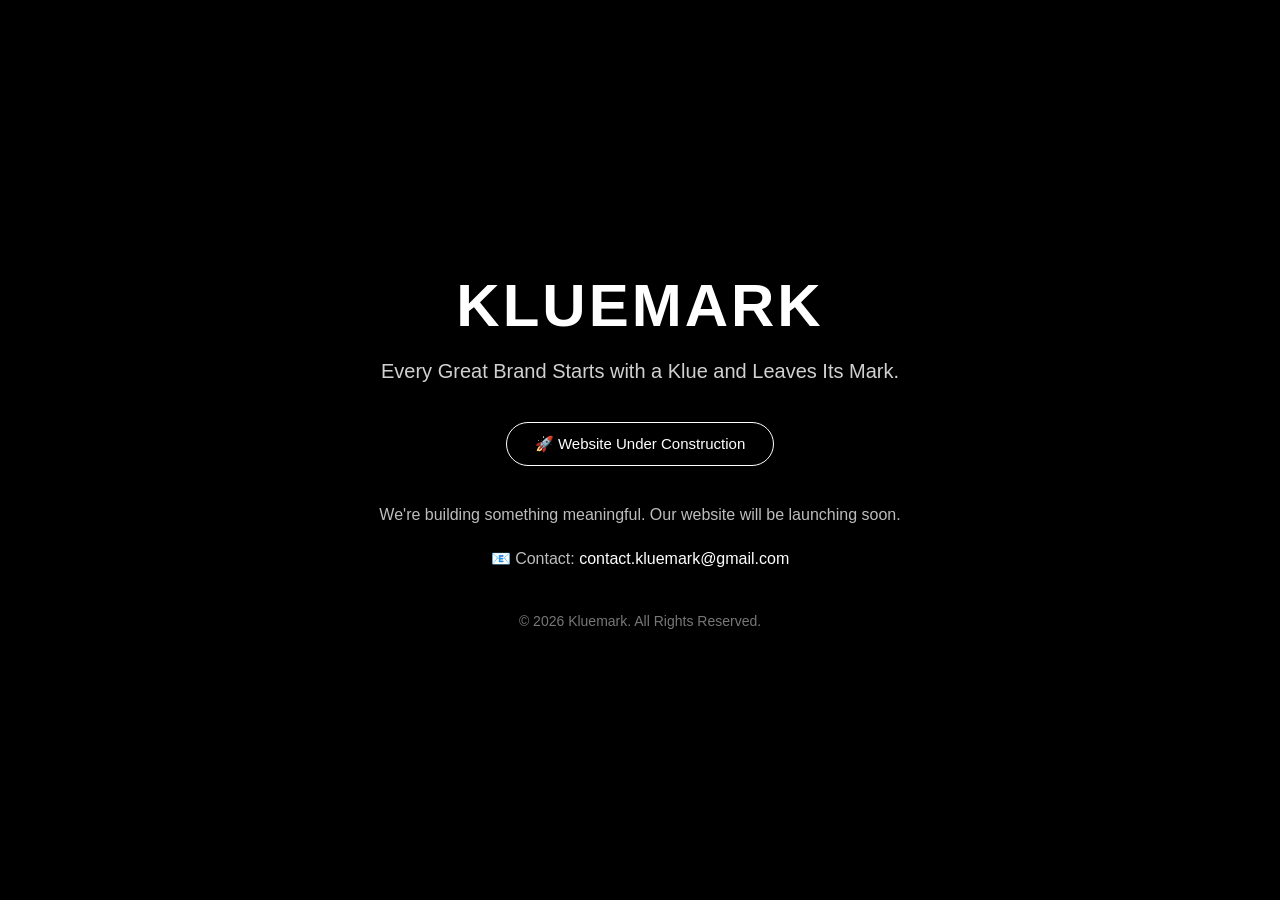
==== index.html @ cc27a9f9 "Add initial HTML structure for Kluemark website" ====
<!DOCTYPE html>
<html lang="en">
<head>
<meta charset="UTF-8">
<meta name="viewport" content="width=device-width, initial-scale=1.0">
<title>Kluemark</title>

<style>
*{
margin:0;
padding:0;
box-sizing:border-box;
font-family:Arial,Helvetica,sans-serif;
}

body{
background:#000;
color:#fff;
display:flex;
justify-content:center;
align-items:center;
height:100vh;
text-align:center;
padding:20px;
}

.container{
max-width:700px;
}

h1{
font-size:60px;
letter-spacing:3px;
margin-bottom:15px;
}

.tagline{
font-size:20px;
color:#d1d1d1;
margin-bottom:35px;
line-height:1.6;
}

.status{
display:inline-block;
padding:12px 28px;
border:1px solid #fff;
border-radius:50px;
margin-bottom:35px;
font-size:15px;
}

p{
color:#bdbdbd;
line-height:1.8;
margin-bottom:15px;
}

a{
color:#fff;
text-decoration:none;
}

footer{
margin-top:40px;
font-size:14px;
color:#777;
}

@media(max-width:768px){

h1{
font-size:42px;
}

.tagline{
font-size:17px;
}

}
</style>

</head>

<body>

<div class="container">

<h1>KLUEMARK</h1>

<div class="tagline">
Every Great Brand Starts with a Klue and Leaves Its Mark.
</div>

<div class="status">
🚀 Website Under Construction
</div>

<p>
We're building something meaningful.
Our website will be launching soon.
</p>

<p>
📧 Contact:
<a href="mailto:contact.kluemark@gmail.com">
contact.kluemark@gmail.com
</a>
</p>

<footer>
© 2026 Kluemark. All Rights Reserved.
</footer>

</div>

</body>
</html>
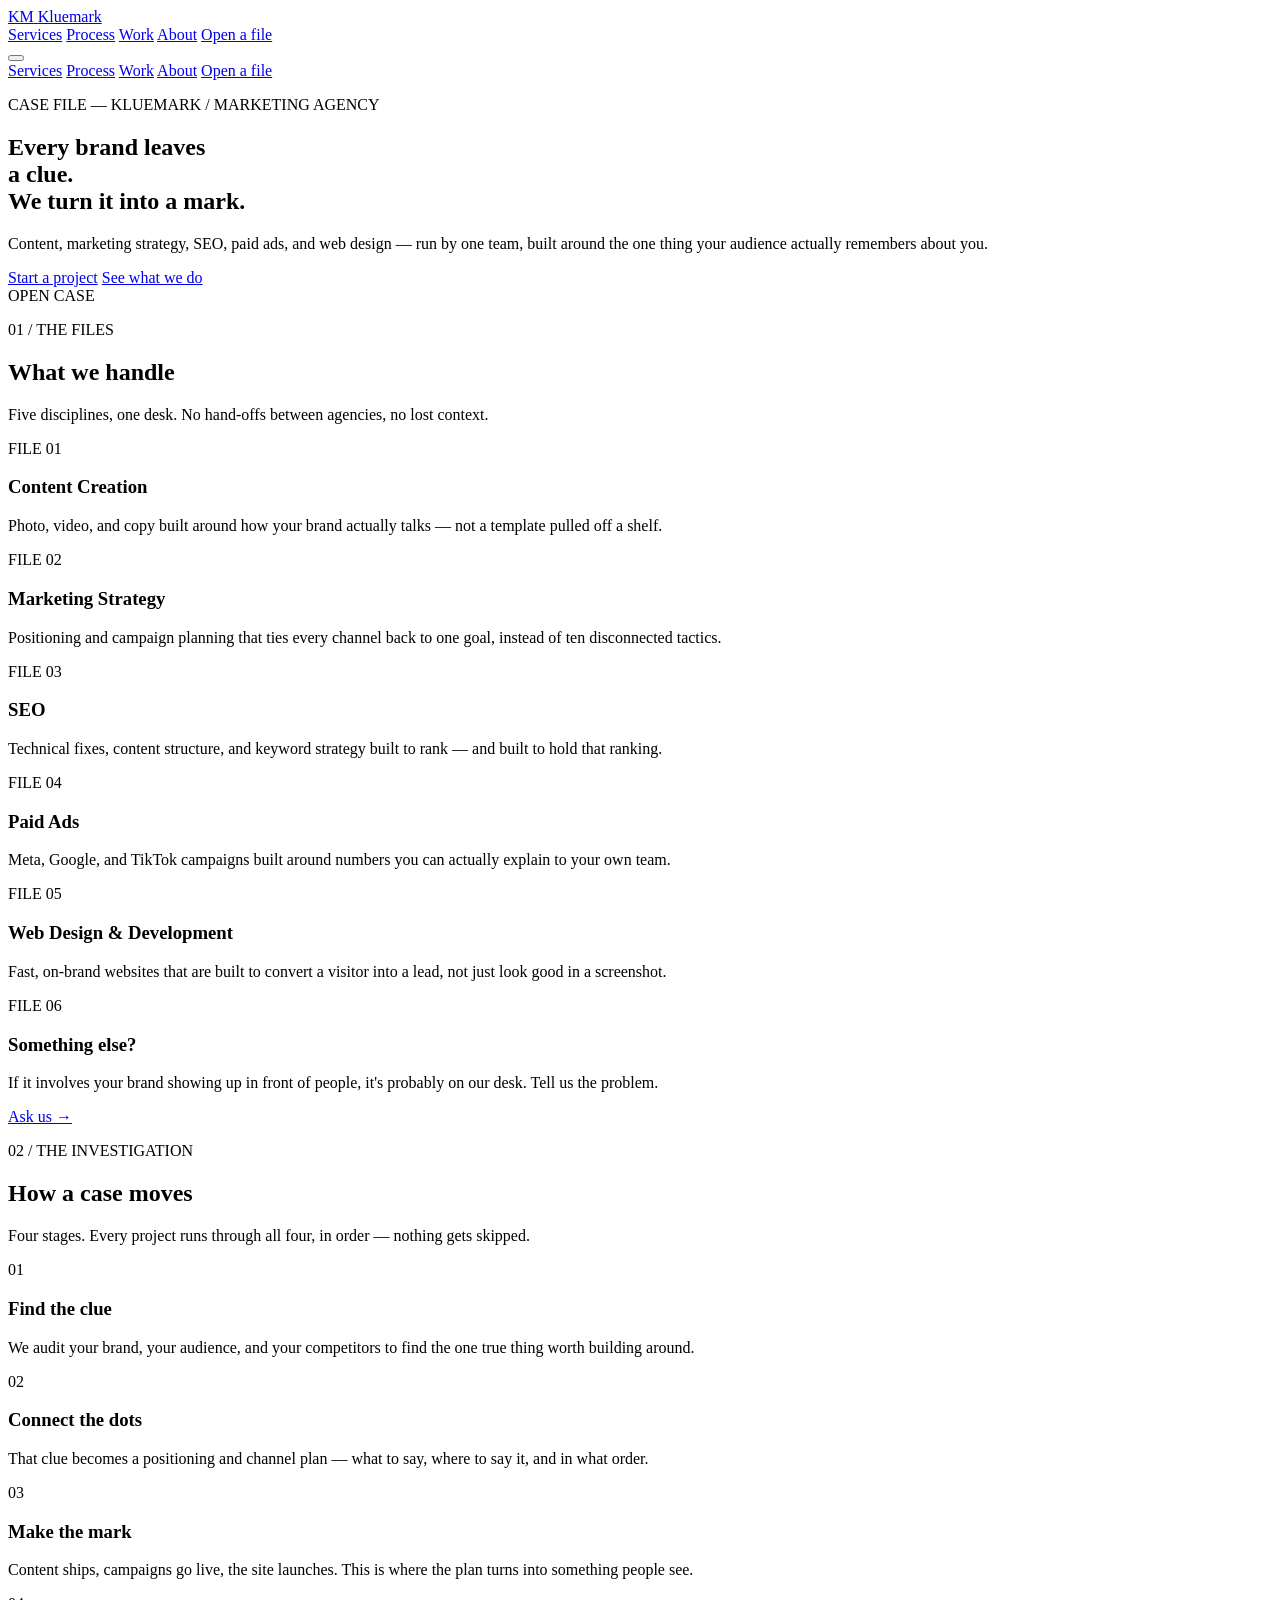
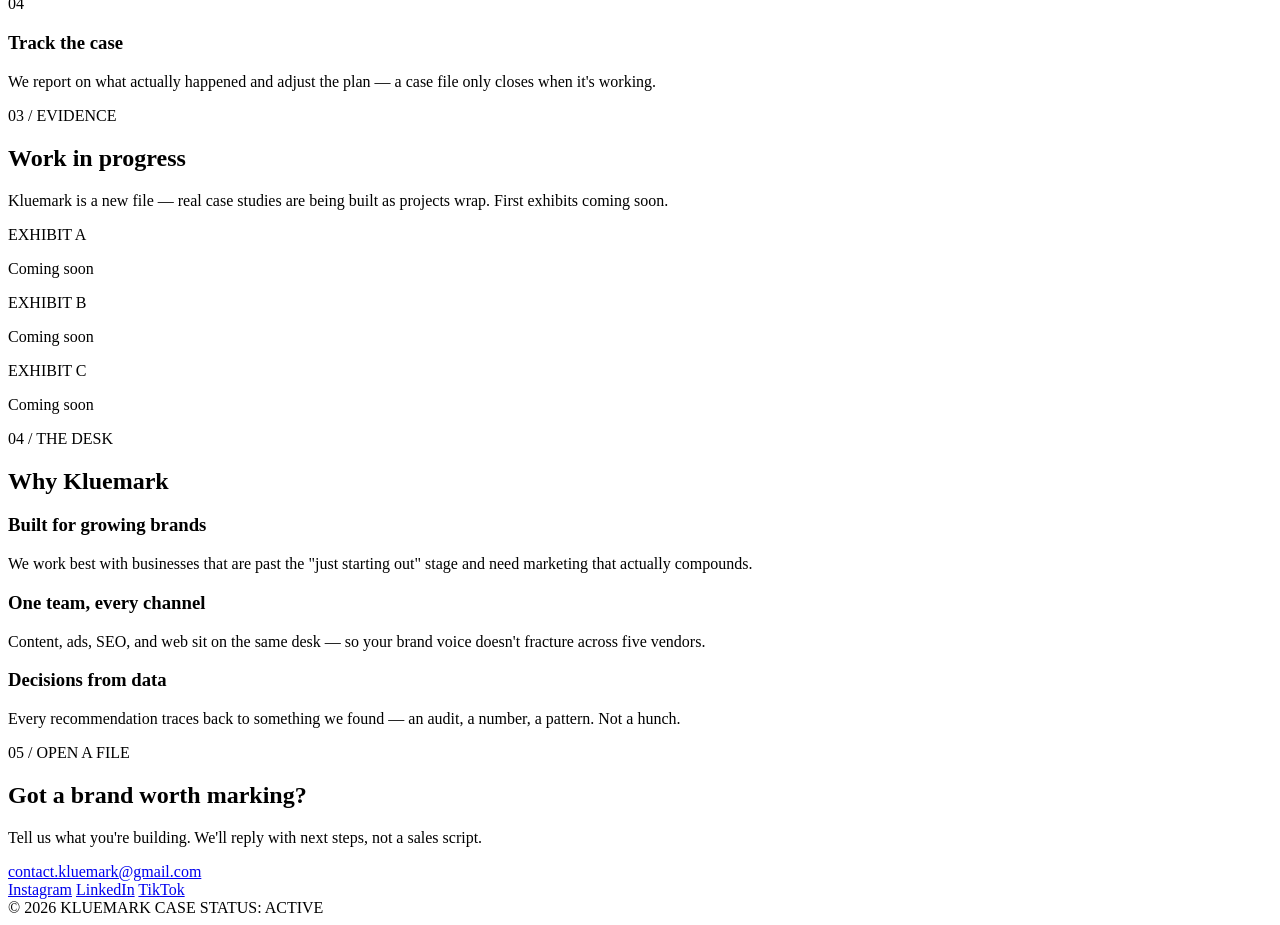
==== commit f918ee73: "Add files via upload" ====
--- a/index.html
+++ b/index.html
@@ -3,116 +3,229 @@
 <head>
 <meta charset="UTF-8">
 <meta name="viewport" content="width=device-width, initial-scale=1.0">
-<title>Kluemark</title>
-
-<style>
-*{
-margin:0;
-padding:0;
-box-sizing:border-box;
-font-family:Arial,Helvetica,sans-serif;
-}
-
-body{
-background:#000;
-color:#fff;
-display:flex;
-justify-content:center;
-align-items:center;
-height:100vh;
-text-align:center;
-padding:20px;
-}
-
-.container{
-max-width:700px;
-}
-
-h1{
-font-size:60px;
-letter-spacing:3px;
-margin-bottom:15px;
-}
-
-.tagline{
-font-size:20px;
-color:#d1d1d1;
-margin-bottom:35px;
-line-height:1.6;
-}
-
-.status{
-display:inline-block;
-padding:12px 28px;
-border:1px solid #fff;
-border-radius:50px;
-margin-bottom:35px;
-font-size:15px;
-}
-
-p{
-color:#bdbdbd;
-line-height:1.8;
-margin-bottom:15px;
-}
-
-a{
-color:#fff;
-text-decoration:none;
-}
-
-footer{
-margin-top:40px;
-font-size:14px;
-color:#777;
-}
-
-@media(max-width:768px){
-
-h1{
-font-size:42px;
-}
-
-.tagline{
-font-size:17px;
-}
-
-}
-</style>
-
+<title>Kluemark — Content, Marketing, SEO, Ads &amp; Web</title>
+<meta name="description" content="Kluemark is a marketing agency for content creation, marketing strategy, SEO, paid ads, and web design. Every brand leaves a clue. We turn it into a mark.">
+<link rel="preconnect" href="https://fonts.googleapis.com">
+<link rel="preconnect" href="https://fonts.gstatic.com" crossorigin>
+<link href="https://fonts.googleapis.com/css2?family=Zilla+Slab:wght@500;600;700&family=IBM+Plex+Mono:wght@400;500&family=Inter:wght@400;500;600;700&display=swap" rel="stylesheet">
+<link rel="stylesheet" href="styles.css">
 </head>
-
 <body>
 
-<div class="container">
-
-<h1>KLUEMARK</h1>
-
-<div class="tagline">
-Every Great Brand Starts with a Klue and Leaves Its Mark.
-</div>
-
-<div class="status">
-🚀 Website Under Construction
-</div>
-
-<p>
-We're building something meaningful.
-Our website will be launching soon.
-</p>
-
-<p>
-📧 Contact:
-<a href="mailto:contact.kluemark@gmail.com">
-contact.kluemark@gmail.com
-</a>
-</p>
-
-<footer>
-© 2026 Kluemark. All Rights Reserved.
+<div class="grain"></div>
+
+<header class="nav" id="nav">
+  <div class="nav-inner">
+    <a href="#top" class="logo">
+      <span class="logo-mark">KM</span>
+      <span class="logo-word">Klue<span class="hl-inline">mark</span></span>
+    </a>
+    <nav class="nav-links">
+      <a href="#services">Services</a>
+      <a href="#process">Process</a>
+      <a href="#work">Work</a>
+      <a href="#about">About</a>
+      <a href="#contact" class="nav-cta">Open a file</a>
+    </nav>
+    <button class="nav-toggle" id="navToggle" aria-label="Toggle menu" aria-expanded="false">
+      <span></span><span></span><span></span>
+    </button>
+  </div>
+  <div class="nav-mobile" id="navMobile">
+    <a href="#services">Services</a>
+    <a href="#process">Process</a>
+    <a href="#work">Work</a>
+    <a href="#about">About</a>
+    <a href="#contact">Open a file</a>
+  </div>
+</header>
+
+<main id="top">
+
+  <!-- HERO -->
+  <section class="hero">
+    <div class="hero-inner">
+      <p class="tag mono">CASE FILE — KLUEMARK / MARKETING AGENCY</p>
+      <h1 class="hero-title">
+        Every brand leaves<br>
+        a <span class="mark reveal-mark" data-mark>clue</span>.<br>
+        We turn it into a <span class="mark reveal-mark" data-mark>mark</span>.
+      </h1>
+      <p class="hero-sub">
+        Content, marketing strategy, SEO, paid ads, and web design — run by one team,
+        built around the one thing your audience actually remembers about you.
+      </p>
+      <div class="hero-actions">
+        <a href="mailto:contact.kluemark@gmail.com" class="btn btn-primary">Start a project</a>
+        <a href="#services" class="btn btn-ghost">See what we do</a>
+      </div>
+    </div>
+    <div class="stamp stamp-hero" aria-hidden="true">
+      <span>OPEN&nbsp;CASE</span>
+    </div>
+  </section>
+
+  <!-- SERVICES -->
+  <section class="services" id="services">
+    <div class="section-head">
+      <p class="tag mono">01 / THE FILES</p>
+      <h2>What we handle</h2>
+      <p class="section-sub">Five disciplines, one desk. No hand-offs between agencies, no lost context.</p>
+    </div>
+
+    <div class="file-grid">
+      <article class="file-card">
+        <div class="file-tab mono">FILE 01</div>
+        <h3>Content Creation</h3>
+        <p>Photo, video, and copy built around how your brand actually talks — not a template pulled off a shelf.</p>
+      </article>
+
+      <article class="file-card">
+        <div class="file-tab mono">FILE 02</div>
+        <h3>Marketing Strategy</h3>
+        <p>Positioning and campaign planning that ties every channel back to one goal, instead of ten disconnected tactics.</p>
+      </article>
+
+      <article class="file-card">
+        <div class="file-tab mono">FILE 03</div>
+        <h3>SEO</h3>
+        <p>Technical fixes, content structure, and keyword strategy built to rank — and built to hold that ranking.</p>
+      </article>
+
+      <article class="file-card">
+        <div class="file-tab mono">FILE 04</div>
+        <h3>Paid Ads</h3>
+        <p>Meta, Google, and TikTok campaigns built around numbers you can actually explain to your own team.</p>
+      </article>
+
+      <article class="file-card">
+        <div class="file-tab mono">FILE 05</div>
+        <h3>Web Design &amp; Development</h3>
+        <p>Fast, on-brand websites that are built to convert a visitor into a lead, not just look good in a screenshot.</p>
+      </article>
+
+      <article class="file-card file-card-cta">
+        <div class="file-tab mono">FILE 06</div>
+        <h3>Something else?</h3>
+        <p>If it involves your brand showing up in front of people, it's probably on our desk. Tell us the problem.</p>
+        <a href="mailto:contact.kluemark@gmail.com" class="file-link">Ask us →</a>
+      </article>
+    </div>
+  </section>
+
+  <!-- PROCESS -->
+  <section class="process" id="process">
+    <div class="section-head light">
+      <p class="tag mono">02 / THE INVESTIGATION</p>
+      <h2>How a case moves</h2>
+      <p class="section-sub">Four stages. Every project runs through all four, in order — nothing gets skipped.</p>
+    </div>
+
+    <div class="process-list">
+      <div class="process-step">
+        <span class="process-num mono">01</span>
+        <div>
+          <h3>Find the clue</h3>
+          <p>We audit your brand, your audience, and your competitors to find the one true thing worth building around.</p>
+        </div>
+      </div>
+      <div class="process-step">
+        <span class="process-num mono">02</span>
+        <div>
+          <h3>Connect the dots</h3>
+          <p>That clue becomes a positioning and channel plan — what to say, where to say it, and in what order.</p>
+        </div>
+      </div>
+      <div class="process-step">
+        <span class="process-num mono">03</span>
+        <div>
+          <h3>Make the mark</h3>
+          <p>Content ships, campaigns go live, the site launches. This is where the plan turns into something people see.</p>
+        </div>
+      </div>
+      <div class="process-step">
+        <span class="process-num mono">04</span>
+        <div>
+          <h3>Track the case</h3>
+          <p>We report on what actually happened and adjust the plan — a case file only closes when it's working.</p>
+        </div>
+      </div>
+    </div>
+  </section>
+
+  <!-- WORK -->
+  <section class="work" id="work">
+    <div class="section-head">
+      <p class="tag mono">03 / EVIDENCE</p>
+      <h2>Work in progress</h2>
+      <p class="section-sub">Kluemark is a new file — real case studies are being built as projects wrap. First exhibits coming soon.</p>
+    </div>
+    <div class="evidence-board">
+      <div class="evidence-card">
+        <div class="evidence-tape"></div>
+        <p class="mono evidence-label">EXHIBIT A</p>
+        <p>Coming soon</p>
+      </div>
+      <div class="evidence-card">
+        <div class="evidence-tape"></div>
+        <p class="mono evidence-label">EXHIBIT B</p>
+        <p>Coming soon</p>
+      </div>
+      <div class="evidence-card">
+        <div class="evidence-tape"></div>
+        <p class="mono evidence-label">EXHIBIT C</p>
+        <p>Coming soon</p>
+      </div>
+    </div>
+  </section>
+
+  <!-- ABOUT -->
+  <section class="about" id="about">
+    <div class="about-inner">
+      <p class="tag mono">04 / THE DESK</p>
+      <h2>Why Kluemark</h2>
+      <div class="about-grid">
+        <div class="about-item">
+          <h3>Built for growing brands</h3>
+          <p>We work best with businesses that are past the "just starting out" stage and need marketing that actually compounds.</p>
+        </div>
+        <div class="about-item">
+          <h3>One team, every channel</h3>
+          <p>Content, ads, SEO, and web sit on the same desk — so your brand voice doesn't fracture across five vendors.</p>
+        </div>
+        <div class="about-item">
+          <h3>Decisions from data</h3>
+          <p>Every recommendation traces back to something we found — an audit, a number, a pattern. Not a hunch.</p>
+        </div>
+      </div>
+    </div>
+  </section>
+
+  <!-- CONTACT -->
+  <section class="contact" id="contact">
+    <div class="contact-inner">
+      <p class="tag mono">05 / OPEN A FILE</p>
+      <h2>Got a brand worth marking?</h2>
+      <p class="section-sub">Tell us what you're building. We'll reply with next steps, not a sales script.</p>
+      <a href="mailto:contact.kluemark@gmail.com" class="btn btn-primary btn-lg">contact.kluemark@gmail.com</a>
+      <div class="social-row" id="socialRow">
+        <!-- Add your real social links here -->
+        <a href="#" aria-label="Instagram">Instagram</a>
+        <a href="#" aria-label="LinkedIn">LinkedIn</a>
+        <a href="#" aria-label="TikTok">TikTok</a>
+      </div>
+    </div>
+  </section>
+
+</main>
+
+<footer class="footer">
+  <div class="footer-inner">
+    <span class="mono">© 2026 KLUEMARK</span>
+    <span class="mono">CASE STATUS: ACTIVE</span>
+  </div>
 </footer>
 
-</div>
-
+<script src="script.js"></script>
 </body>
 </html>
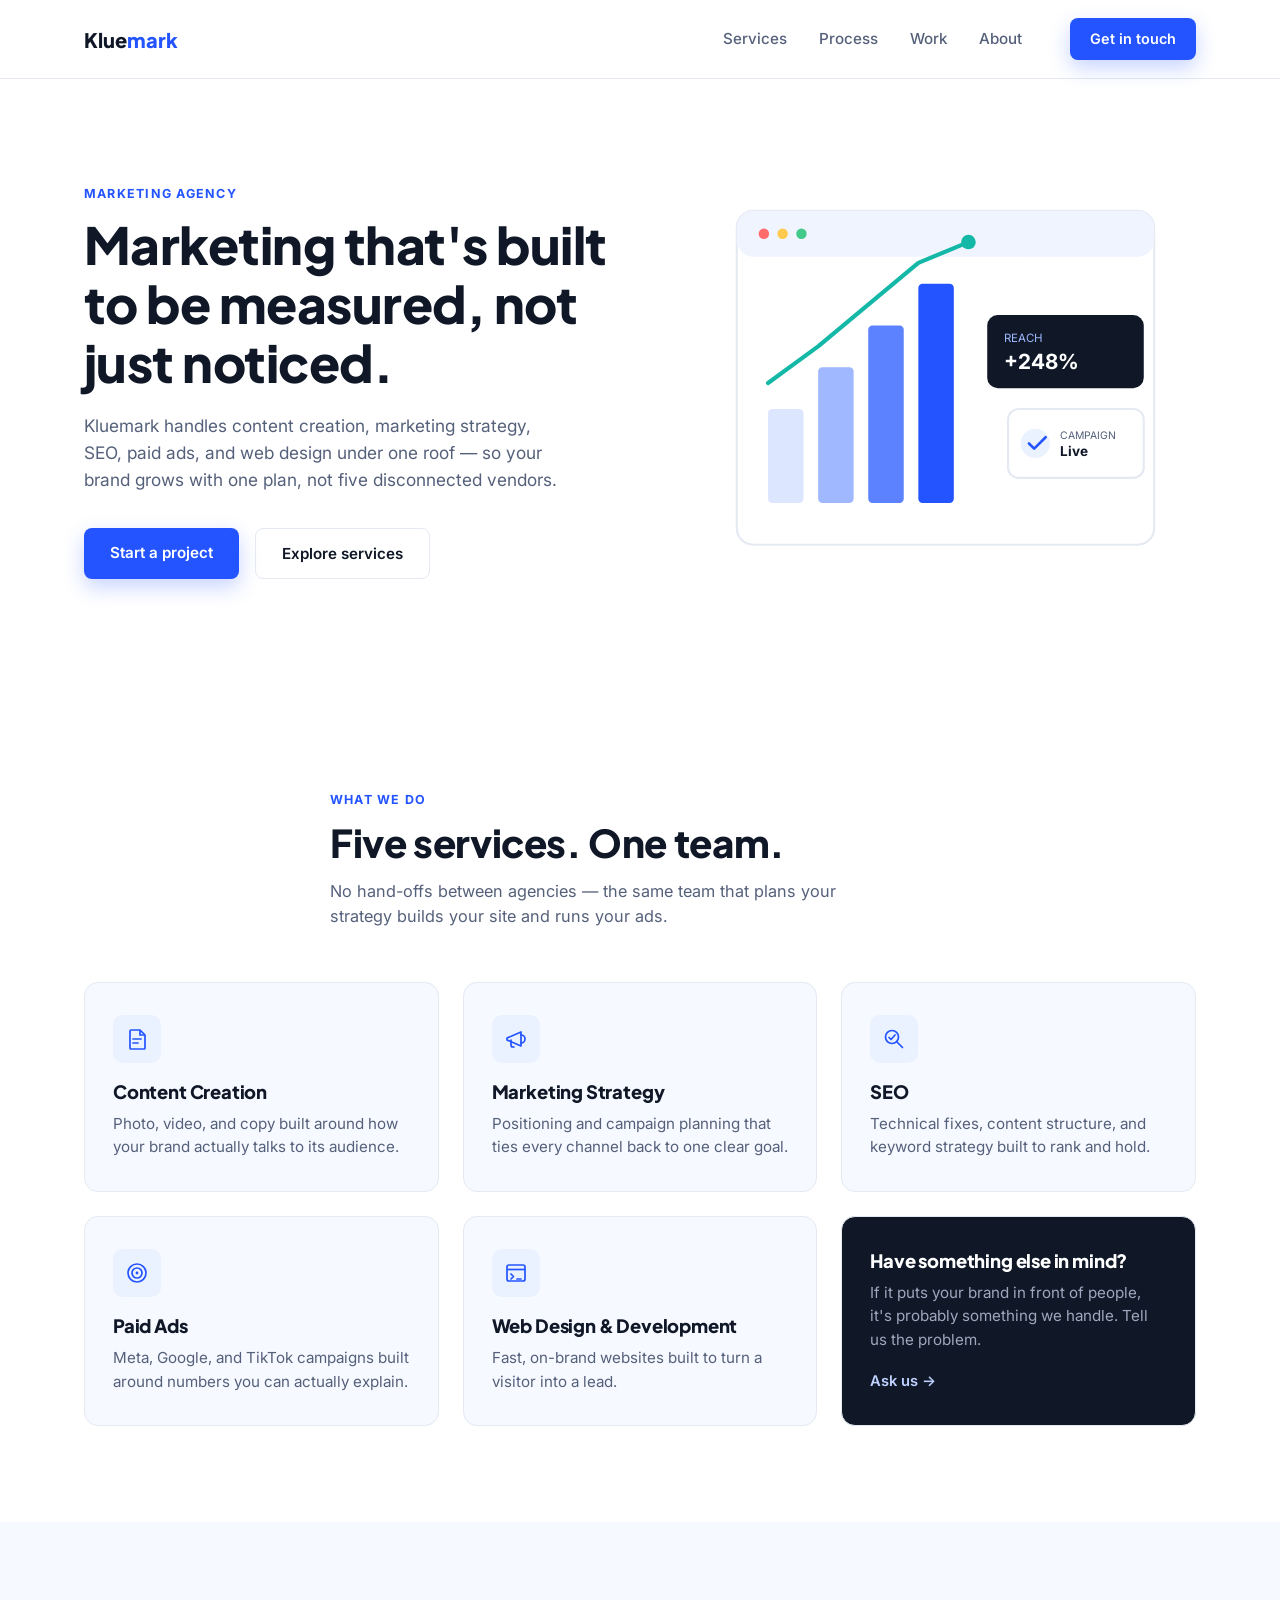
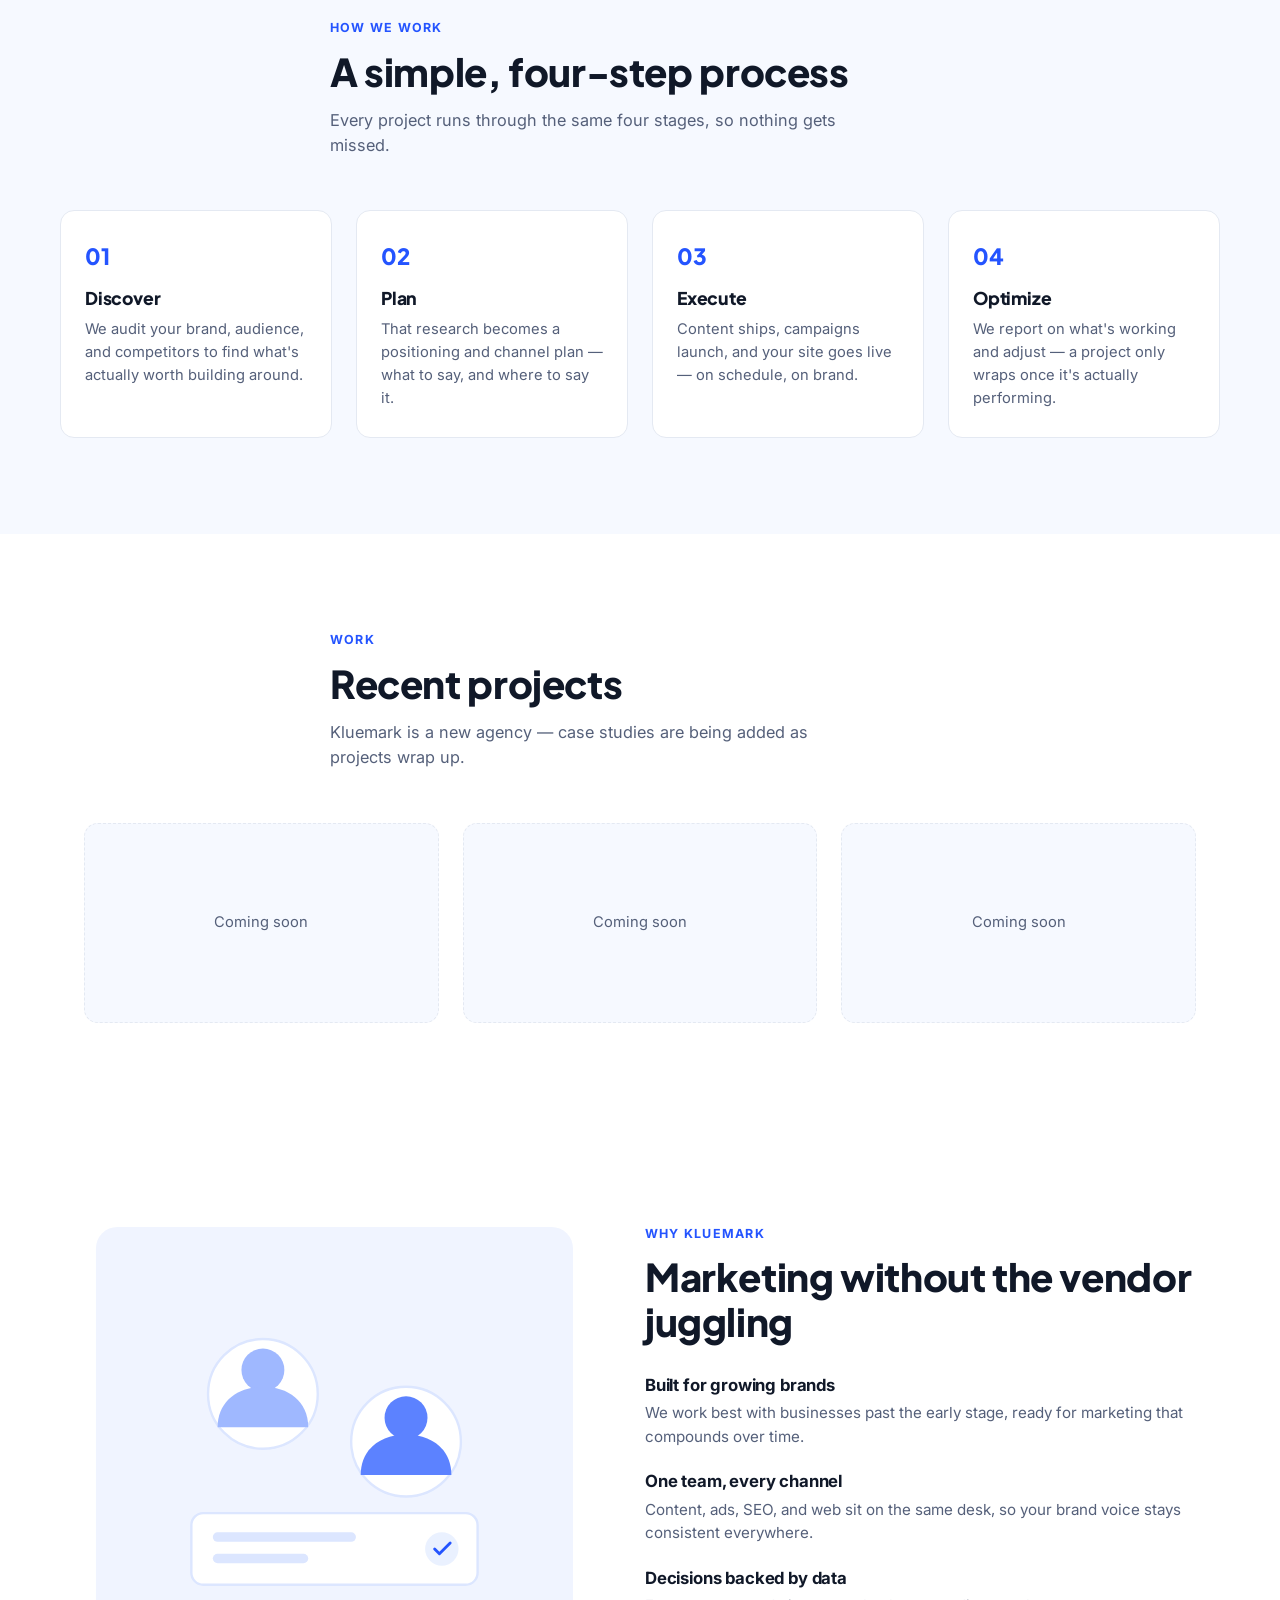
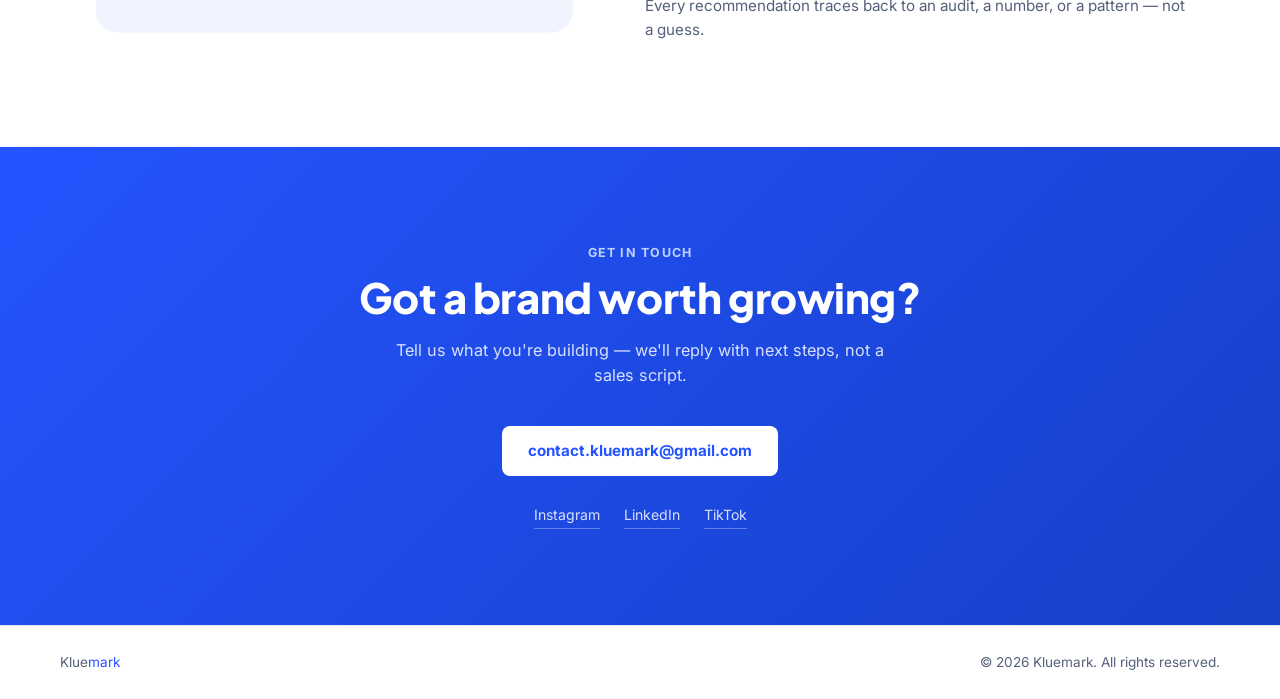
==== commit 68151787: "Add files via upload" ====
--- a/index.html
+++ b/index.html
@@ -3,30 +3,240 @@
 <head>
 <meta charset="UTF-8">
 <meta name="viewport" content="width=device-width, initial-scale=1.0">
-<title>Kluemark — Content, Marketing, SEO, Ads &amp; Web</title>
-<meta name="description" content="Kluemark is a marketing agency for content creation, marketing strategy, SEO, paid ads, and web design. Every brand leaves a clue. We turn it into a mark.">
+<title>Kluemark — Marketing Agency | Content, SEO, Ads &amp; Web</title>
+<meta name="description" content="Kluemark is a marketing agency offering content creation, marketing strategy, SEO, paid ads, and website design and development.">
 <link rel="preconnect" href="https://fonts.googleapis.com">
 <link rel="preconnect" href="https://fonts.gstatic.com" crossorigin>
-<link href="https://fonts.googleapis.com/css2?family=Zilla+Slab:wght@500;600;700&family=IBM+Plex+Mono:wght@400;500&family=Inter:wght@400;500;600;700&display=swap" rel="stylesheet">
-<link rel="stylesheet" href="styles.css">
+<link href="https://fonts.googleapis.com/css2?family=Plus+Jakarta+Sans:wght@500;600;700;800&family=Inter:wght@400;500;600;700&display=swap" rel="stylesheet">
+<style>
+:root{
+  --bg:#FFFFFF;
+  --bg-soft:#F6F9FF;
+  --primary:#2454FF;
+  --primary-dark:#173FC7;
+  --text:#101828;
+  --text-muted:#55607A;
+  --border:#E4E9F2;
+  --accent:#14B8A6;
+
+  --font-display:'Plus Jakarta Sans', 'Inter', sans-serif;
+  --font-body:'Inter', -apple-system, sans-serif;
+  --container:1160px;
+}
+
+*{box-sizing:border-box;}
+html{scroll-behavior:smooth;}
+body{
+  margin:0;
+  background:var(--bg);
+  color:var(--text);
+  font-family:var(--font-body);
+  line-height:1.55;
+  -webkit-font-smoothing:antialiased;
+}
+h1,h2,h3{
+  font-family:var(--font-display);
+  font-weight:800;
+  margin:0;
+  color:var(--text);
+  letter-spacing:-.01em;
+  line-height:1.15;
+}
+p{margin:0;color:var(--text-muted);}
+a{color:inherit;text-decoration:none;}
+
+.eyebrow{
+  font-size:.78rem;
+  font-weight:700;
+  letter-spacing:.1em;
+  color:var(--primary);
+  margin:0 0 12px;
+}
+.eyebrow-light{color:#BFD1FF;}
+
+/* ===== Buttons ===== */
+.btn{
+  display:inline-block;
+  padding:13px 26px;
+  font-size:.95rem;
+  font-weight:600;
+  border-radius:8px;
+  transition:transform .18s ease, box-shadow .18s ease, background .18s ease;
+}
+.btn-primary{background:var(--primary);color:#fff;box-shadow:0 8px 20px rgba(36,84,255,.25);}
+.btn-primary:hover{background:var(--primary-dark);transform:translateY(-2px);}
+.btn-outline{border:1.5px solid var(--border);color:var(--text);}
+.btn-outline:hover{border-color:var(--primary);color:var(--primary);}
+.btn-white{background:#fff;color:var(--primary);font-weight:700;margin-top:8px;}
+.btn-white:hover{transform:translateY(-2px);}
+
+/* ===== Nav ===== */
+.nav{
+  position:sticky;top:0;z-index:100;
+  background:rgba(255,255,255,.9);
+  backdrop-filter:blur(8px);
+  border-bottom:1px solid var(--border);
+}
+.nav-inner{
+  max-width:var(--container);
+  margin:0 auto;
+  padding:18px 24px;
+  display:flex;align-items:center;justify-content:space-between;
+  gap:24px;
+}
+.logo{
+  font-family:var(--font-display);
+  font-weight:800;
+  font-size:1.25rem;
+  color:var(--text);
+}
+.logo-accent{color:var(--primary);}
+.nav-links{display:flex;align-items:center;gap:32px;font-size:.95rem;font-weight:500;margin-left:auto;margin-right:24px;}
+.nav-links a{color:var(--text-muted);transition:color .2s;}
+.nav-links a:hover{color:var(--text);}
+.nav-cta-btn{padding:10px 20px;font-size:.9rem;}
+.nav-toggle{
+  display:none;flex-direction:column;gap:5px;
+  background:none;border:none;cursor:pointer;padding:8px;
+}
+.nav-toggle span{width:22px;height:2px;background:var(--text);display:block;}
+.nav-mobile{display:none;flex-direction:column;padding:8px 24px 20px;border-top:1px solid var(--border);}
+.nav-mobile a{padding:12px 0;color:var(--text-muted);border-bottom:1px solid var(--border);font-size:.95rem;}
+.nav-mobile.open{display:flex;}
+
+/* ===== Hero ===== */
+.hero{max-width:var(--container);margin:0 auto;padding:90px 24px 100px;}
+.hero-grid{display:grid;grid-template-columns:1.1fr 1fr;gap:60px;align-items:center;}
+.hero-copy h1{font-size:clamp(2.2rem,4.2vw,3.2rem);margin-bottom:22px;}
+.hero-sub{font-size:1.08rem;max-width:480px;margin-bottom:34px;}
+.hero-actions{display:flex;gap:16px;flex-wrap:wrap;}
+.hero-illustration{width:100%;height:auto;}
+
+/* ===== Section shared ===== */
+section{padding:96px 24px;}
+.section-head{max-width:620px;margin:0 auto 52px;}
+.section-head h2{font-size:clamp(1.8rem,3.2vw,2.4rem);margin-bottom:14px;}
+.section-sub{font-size:1.02rem;max-width:520px;}
+.section-sub.light{color:#D7E1FF;margin:0 auto 30px;}
+
+/* ===== Services ===== */
+.services{max-width:var(--container);margin:0 auto;}
+.service-grid{display:grid;grid-template-columns:repeat(3,1fr);gap:24px;}
+.service-card{
+  background:var(--bg-soft);
+  border:1px solid var(--border);
+  border-radius:14px;
+  padding:32px 28px;
+  transition:transform .2s ease, box-shadow .2s ease;
+}
+.service-card:hover{transform:translateY(-4px);box-shadow:0 16px 30px rgba(16,24,40,.08);}
+.icon-badge{
+  width:48px;height:48px;
+  background:#EAF1FF;
+  border-radius:10px;
+  display:flex;align-items:center;justify-content:center;
+  margin-bottom:18px;
+}
+.icon-badge svg{width:24px;height:24px;}
+.service-card h3{font-size:1.15rem;margin-bottom:10px;}
+.service-card p{font-size:.95rem;}
+.service-card-alt{
+  background:var(--text);
+  display:flex;flex-direction:column;justify-content:center;
+}
+.service-card-alt h3{color:#fff;margin-bottom:10px;}
+.service-card-alt p{color:#9FA6BD;margin-bottom:18px;}
+.text-link{color:#BFD1FF;font-weight:600;font-size:.92rem;}
+
+/* ===== Process ===== */
+.process{background:var(--bg-soft);}
+.process-grid{
+  max-width:var(--container);margin:0 auto;
+  display:grid;grid-template-columns:repeat(4,1fr);gap:24px;
+}
+.process-card{
+  background:#fff;border:1px solid var(--border);border-radius:14px;padding:28px 24px;
+}
+.process-num{font-family:var(--font-display);font-weight:800;color:var(--primary);font-size:1.4rem;display:block;margin-bottom:14px;}
+.process-card h3{font-size:1.1rem;margin-bottom:10px;}
+.process-card p{font-size:.92rem;}
+
+/* ===== Work ===== */
+.work{max-width:var(--container);margin:0 auto;}
+.work-grid{display:grid;grid-template-columns:repeat(3,1fr);gap:24px;}
+.work-card{
+  background:var(--bg-soft);
+  border:1.5px dashed var(--border);
+  border-radius:14px;
+  min-height:200px;
+  display:flex;align-items:center;justify-content:center;
+  color:var(--text-muted);
+  font-size:.92rem;
+}
+
+/* ===== About ===== */
+.about{max-width:var(--container);margin:0 auto;}
+.about-grid{display:grid;grid-template-columns:1fr 1.1fr;gap:60px;align-items:center;}
+.about-visual svg{width:100%;height:auto;}
+.about-copy h2{font-size:clamp(1.8rem,3.2vw,2.4rem);margin-bottom:32px;}
+.about-list{display:flex;flex-direction:column;gap:24px;}
+.about-item h3{font-family:var(--font-body);font-size:1.05rem;font-weight:700;color:var(--text);margin-bottom:6px;}
+.about-item p{font-size:.95rem;}
+
+/* ===== Contact ===== */
+.contact{background:linear-gradient(135deg,var(--primary),#173FC7);text-align:center;}
+.contact-inner{max-width:600px;margin:0 auto;}
+.contact-inner h2{color:#fff;font-size:clamp(1.9rem,3.6vw,2.6rem);margin-bottom:16px;}
+.social-row{margin-top:28px;display:flex;gap:24px;justify-content:center;font-size:.88rem;}
+.social-row a{color:#D7E1FF;border-bottom:1px solid rgba(255,255,255,.3);padding-bottom:2px;}
+.social-row a:hover{color:#fff;border-color:#fff;}
+
+/* ===== Footer ===== */
+.footer{border-top:1px solid var(--border);padding:26px 24px;}
+.footer-inner{
+  max-width:var(--container);margin:0 auto;
+  display:flex;justify-content:space-between;align-items:center;
+  font-size:.85rem;color:var(--text-muted);
+}
+.footer-inner .logo-accent{color:var(--primary);}
+
+/* ===== Reveal ===== */
+.reveal{opacity:0;transform:translateY(16px);transition:opacity .5s ease, transform .5s ease;}
+.reveal.in-view{opacity:1;transform:translateY(0);}
+
+/* ===== Responsive ===== */
+@media (max-width:900px){
+  .nav-links,.nav-cta-btn{display:none;}
+  .nav-toggle{display:flex;}
+  .hero-grid,.about-grid{grid-template-columns:1fr;}
+  .hero-visual{order:-1;}
+  .service-grid,.process-grid,.work-grid{grid-template-columns:1fr 1fr;}
+}
+@media (max-width:640px){
+  section{padding:64px 20px;}
+  .hero{padding:56px 20px 70px;}
+  .service-grid,.process-grid,.work-grid{grid-template-columns:1fr;}
+  .footer-inner{flex-direction:column;gap:8px;text-align:center;}
+}
+
+@media (prefers-reduced-motion: reduce){
+  *{transition:none !important;}
+}
+
+</style>
 </head>
 <body>
 
-<div class="grain"></div>
-
 <header class="nav" id="nav">
   <div class="nav-inner">
-    <a href="#top" class="logo">
-      <span class="logo-mark">KM</span>
-      <span class="logo-word">Klue<span class="hl-inline">mark</span></span>
-    </a>
+    <a href="#top" class="logo">Klue<span class="logo-accent">mark</span></a>
     <nav class="nav-links">
       <a href="#services">Services</a>
       <a href="#process">Process</a>
       <a href="#work">Work</a>
       <a href="#about">About</a>
-      <a href="#contact" class="nav-cta">Open a file</a>
     </nav>
+    <a href="#contact" class="btn btn-primary nav-cta-btn">Get in touch</a>
     <button class="nav-toggle" id="navToggle" aria-label="Toggle menu" aria-expanded="false">
       <span></span><span></span><span></span>
     </button>
@@ -36,7 +246,7 @@
     <a href="#process">Process</a>
     <a href="#work">Work</a>
     <a href="#about">About</a>
-    <a href="#contact">Open a file</a>
+    <a href="#contact">Get in touch</a>
   </div>
 </header>
 
@@ -44,111 +254,139 @@
 
   <!-- HERO -->
   <section class="hero">
-    <div class="hero-inner">
-      <p class="tag mono">CASE FILE — KLUEMARK / MARKETING AGENCY</p>
-      <h1 class="hero-title">
-        Every brand leaves<br>
-        a <span class="mark reveal-mark" data-mark>clue</span>.<br>
-        We turn it into a <span class="mark reveal-mark" data-mark>mark</span>.
-      </h1>
-      <p class="hero-sub">
-        Content, marketing strategy, SEO, paid ads, and web design — run by one team,
-        built around the one thing your audience actually remembers about you.
-      </p>
-      <div class="hero-actions">
-        <a href="mailto:contact.kluemark@gmail.com" class="btn btn-primary">Start a project</a>
-        <a href="#services" class="btn btn-ghost">See what we do</a>
-      </div>
-    </div>
-    <div class="stamp stamp-hero" aria-hidden="true">
-      <span>OPEN&nbsp;CASE</span>
+    <div class="hero-grid">
+      <div class="hero-copy">
+        <p class="eyebrow">MARKETING AGENCY</p>
+        <h1>Marketing that's built to be measured, not just noticed.</h1>
+        <p class="hero-sub">
+          Kluemark handles content creation, marketing strategy, SEO, paid ads, and web design
+          under one roof — so your brand grows with one plan, not five disconnected vendors.
+        </p>
+        <div class="hero-actions">
+          <a href="mailto:contact.kluemark@gmail.com" class="btn btn-primary">Start a project</a>
+          <a href="#services" class="btn btn-outline">Explore services</a>
+        </div>
+      </div>
+
+      <div class="hero-visual" aria-hidden="true">
+        <svg viewBox="0 0 480 400" xmlns="http://www.w3.org/2000/svg" class="hero-illustration">
+          <rect x="40" y="40" width="400" height="320" rx="16" fill="#FFFFFF" stroke="#E4E9F2" stroke-width="2"/>
+          <rect x="40" y="40" width="400" height="44" rx="16" fill="#F0F4FF"/>
+          <circle cx="66" cy="62" r="5" fill="#FF6B6B"/>
+          <circle cx="84" cy="62" r="5" fill="#FFC94D"/>
+          <circle cx="102" cy="62" r="5" fill="#43C98A"/>
+
+          <rect x="70" y="230" width="34" height="90" rx="4" fill="#DCE6FF"/>
+          <rect x="118" y="190" width="34" height="130" rx="4" fill="#9FB8FF"/>
+          <rect x="166" y="150" width="34" height="170" rx="4" fill="#5C82FF"/>
+          <rect x="214" y="110" width="34" height="210" rx="4" fill="#2454FF"/>
+
+          <polyline points="70,205 118,170 166,130 214,90 262,70" fill="none" stroke="#14B8A6" stroke-width="4" stroke-linecap="round" stroke-linejoin="round"/>
+          <circle cx="262" cy="70" r="7" fill="#14B8A6"/>
+
+          <g transform="translate(280,140)">
+            <rect width="150" height="70" rx="10" fill="#101828"/>
+            <text x="16" y="26" fill="#9FB8FF" font-size="11" font-family="Inter, sans-serif">REACH</text>
+            <text x="16" y="52" fill="#FFFFFF" font-size="20" font-family="Inter, sans-serif" font-weight="700">+248%</text>
+          </g>
+
+          <g transform="translate(300,230)">
+            <rect width="130" height="66" rx="10" fill="#FFFFFF" stroke="#E4E9F2" stroke-width="2"/>
+            <circle cx="26" cy="33" r="14" fill="#EAF1FF"/>
+            <path d="M20,33 l5,5 l11,-11" stroke="#2454FF" stroke-width="2.5" fill="none" stroke-linecap="round" stroke-linejoin="round"/>
+            <text x="50" y="29" fill="#55607A" font-size="10" font-family="Inter, sans-serif">CAMPAIGN</text>
+            <text x="50" y="45" fill="#101828" font-size="13" font-family="Inter, sans-serif" font-weight="700">Live</text>
+          </g>
+        </svg>
+      </div>
     </div>
   </section>
 
   <!-- SERVICES -->
   <section class="services" id="services">
     <div class="section-head">
-      <p class="tag mono">01 / THE FILES</p>
-      <h2>What we handle</h2>
-      <p class="section-sub">Five disciplines, one desk. No hand-offs between agencies, no lost context.</p>
-    </div>
-
-    <div class="file-grid">
-      <article class="file-card">
-        <div class="file-tab mono">FILE 01</div>
+      <p class="eyebrow">WHAT WE DO</p>
+      <h2>Five services. One team.</h2>
+      <p class="section-sub">No hand-offs between agencies — the same team that plans your strategy builds your site and runs your ads.</p>
+    </div>
+
+    <div class="service-grid">
+      <article class="service-card">
+        <div class="icon-badge">
+          <svg viewBox="0 0 24 24" fill="none"><path d="M6 3h9l5 5v13a1 1 0 01-1 1H6a1 1 0 01-1-1V4a1 1 0 011-1z" stroke="#2454FF" stroke-width="1.7" stroke-linejoin="round"/><path d="M15 3v5h5" stroke="#2454FF" stroke-width="1.7" stroke-linejoin="round"/><path d="M8 12h8M8 16h5" stroke="#2454FF" stroke-width="1.7" stroke-linecap="round"/></svg>
+        </div>
         <h3>Content Creation</h3>
-        <p>Photo, video, and copy built around how your brand actually talks — not a template pulled off a shelf.</p>
+        <p>Photo, video, and copy built around how your brand actually talks to its audience.</p>
       </article>
 
-      <article class="file-card">
-        <div class="file-tab mono">FILE 02</div>
+      <article class="service-card">
+        <div class="icon-badge">
+          <svg viewBox="0 0 24 24" fill="none"><path d="M3 11l14-6v14L3 13v-2z" stroke="#2454FF" stroke-width="1.7" stroke-linejoin="round"/><path d="M7 13v5a2 2 0 002 2h1" stroke="#2454FF" stroke-width="1.7" stroke-linecap="round"/><path d="M17 8a4 4 0 010 8" stroke="#2454FF" stroke-width="1.7" stroke-linecap="round"/></svg>
+        </div>
         <h3>Marketing Strategy</h3>
-        <p>Positioning and campaign planning that ties every channel back to one goal, instead of ten disconnected tactics.</p>
+        <p>Positioning and campaign planning that ties every channel back to one clear goal.</p>
       </article>
 
-      <article class="file-card">
-        <div class="file-tab mono">FILE 03</div>
+      <article class="service-card">
+        <div class="icon-badge">
+          <svg viewBox="0 0 24 24" fill="none"><circle cx="10" cy="10" r="6.5" stroke="#2454FF" stroke-width="1.7"/><path d="M15 15l5.5 5.5" stroke="#2454FF" stroke-width="1.7" stroke-linecap="round"/><path d="M7 10.5l2 2 4-4.5" stroke="#2454FF" stroke-width="1.7" stroke-linecap="round" stroke-linejoin="round"/></svg>
+        </div>
         <h3>SEO</h3>
-        <p>Technical fixes, content structure, and keyword strategy built to rank — and built to hold that ranking.</p>
+        <p>Technical fixes, content structure, and keyword strategy built to rank and hold.</p>
       </article>
 
-      <article class="file-card">
-        <div class="file-tab mono">FILE 04</div>
+      <article class="service-card">
+        <div class="icon-badge">
+          <svg viewBox="0 0 24 24" fill="none"><circle cx="12" cy="12" r="9" stroke="#2454FF" stroke-width="1.7"/><circle cx="12" cy="12" r="5" stroke="#2454FF" stroke-width="1.7"/><circle cx="12" cy="12" r="1.4" fill="#2454FF"/></svg>
+        </div>
         <h3>Paid Ads</h3>
-        <p>Meta, Google, and TikTok campaigns built around numbers you can actually explain to your own team.</p>
+        <p>Meta, Google, and TikTok campaigns built around numbers you can actually explain.</p>
       </article>
 
-      <article class="file-card">
-        <div class="file-tab mono">FILE 05</div>
+      <article class="service-card">
+        <div class="icon-badge">
+          <svg viewBox="0 0 24 24" fill="none"><rect x="3" y="4" width="18" height="16" rx="2" stroke="#2454FF" stroke-width="1.7"/><path d="M3 8.5h18" stroke="#2454FF" stroke-width="1.7"/><path d="M7 13l2.5 2.5L7 18M13 18h4" stroke="#2454FF" stroke-width="1.7" stroke-linecap="round" stroke-linejoin="round"/></svg>
+        </div>
         <h3>Web Design &amp; Development</h3>
-        <p>Fast, on-brand websites that are built to convert a visitor into a lead, not just look good in a screenshot.</p>
+        <p>Fast, on-brand websites built to turn a visitor into a lead.</p>
       </article>
 
-      <article class="file-card file-card-cta">
-        <div class="file-tab mono">FILE 06</div>
-        <h3>Something else?</h3>
-        <p>If it involves your brand showing up in front of people, it's probably on our desk. Tell us the problem.</p>
-        <a href="mailto:contact.kluemark@gmail.com" class="file-link">Ask us →</a>
+      <article class="service-card service-card-alt">
+        <h3>Have something else in mind?</h3>
+        <p>If it puts your brand in front of people, it's probably something we handle. Tell us the problem.</p>
+        <a href="mailto:contact.kluemark@gmail.com" class="text-link">Ask us →</a>
       </article>
     </div>
   </section>
 
   <!-- PROCESS -->
   <section class="process" id="process">
-    <div class="section-head light">
-      <p class="tag mono">02 / THE INVESTIGATION</p>
-      <h2>How a case moves</h2>
-      <p class="section-sub">Four stages. Every project runs through all four, in order — nothing gets skipped.</p>
-    </div>
-
-    <div class="process-list">
-      <div class="process-step">
-        <span class="process-num mono">01</span>
-        <div>
-          <h3>Find the clue</h3>
-          <p>We audit your brand, your audience, and your competitors to find the one true thing worth building around.</p>
-        </div>
-      </div>
-      <div class="process-step">
-        <span class="process-num mono">02</span>
-        <div>
-          <h3>Connect the dots</h3>
-          <p>That clue becomes a positioning and channel plan — what to say, where to say it, and in what order.</p>
-        </div>
-      </div>
-      <div class="process-step">
-        <span class="process-num mono">03</span>
-        <div>
-          <h3>Make the mark</h3>
-          <p>Content ships, campaigns go live, the site launches. This is where the plan turns into something people see.</p>
-        </div>
-      </div>
-      <div class="process-step">
-        <span class="process-num mono">04</span>
-        <div>
-          <h3>Track the case</h3>
-          <p>We report on what actually happened and adjust the plan — a case file only closes when it's working.</p>
-        </div>
+    <div class="section-head">
+      <p class="eyebrow">HOW WE WORK</p>
+      <h2>A simple, four-step process</h2>
+      <p class="section-sub">Every project runs through the same four stages, so nothing gets missed.</p>
+    </div>
+
+    <div class="process-grid">
+      <div class="process-card">
+        <span class="process-num">01</span>
+        <h3>Discover</h3>
+        <p>We audit your brand, audience, and competitors to find what's actually worth building around.</p>
+      </div>
+      <div class="process-card">
+        <span class="process-num">02</span>
+        <h3>Plan</h3>
+        <p>That research becomes a positioning and channel plan — what to say, and where to say it.</p>
+      </div>
+      <div class="process-card">
+        <span class="process-num">03</span>
+        <h3>Execute</h3>
+        <p>Content ships, campaigns launch, and your site goes live — on schedule, on brand.</p>
+      </div>
+      <div class="process-card">
+        <span class="process-num">04</span>
+        <h3>Optimize</h3>
+        <p>We report on what's working and adjust — a project only wraps once it's actually performing.</p>
       </div>
     </div>
   </section>
@@ -156,46 +394,52 @@
   <!-- WORK -->
   <section class="work" id="work">
     <div class="section-head">
-      <p class="tag mono">03 / EVIDENCE</p>
-      <h2>Work in progress</h2>
-      <p class="section-sub">Kluemark is a new file — real case studies are being built as projects wrap. First exhibits coming soon.</p>
-    </div>
-    <div class="evidence-board">
-      <div class="evidence-card">
-        <div class="evidence-tape"></div>
-        <p class="mono evidence-label">EXHIBIT A</p>
-        <p>Coming soon</p>
-      </div>
-      <div class="evidence-card">
-        <div class="evidence-tape"></div>
-        <p class="mono evidence-label">EXHIBIT B</p>
-        <p>Coming soon</p>
-      </div>
-      <div class="evidence-card">
-        <div class="evidence-tape"></div>
-        <p class="mono evidence-label">EXHIBIT C</p>
-        <p>Coming soon</p>
-      </div>
+      <p class="eyebrow">WORK</p>
+      <h2>Recent projects</h2>
+      <p class="section-sub">Kluemark is a new agency — case studies are being added as projects wrap up.</p>
+    </div>
+    <div class="work-grid">
+      <div class="work-card"><span>Coming soon</span></div>
+      <div class="work-card"><span>Coming soon</span></div>
+      <div class="work-card"><span>Coming soon</span></div>
     </div>
   </section>
 
   <!-- ABOUT -->
   <section class="about" id="about">
-    <div class="about-inner">
-      <p class="tag mono">04 / THE DESK</p>
-      <h2>Why Kluemark</h2>
-      <div class="about-grid">
-        <div class="about-item">
-          <h3>Built for growing brands</h3>
-          <p>We work best with businesses that are past the "just starting out" stage and need marketing that actually compounds.</p>
-        </div>
-        <div class="about-item">
-          <h3>One team, every channel</h3>
-          <p>Content, ads, SEO, and web sit on the same desk — so your brand voice doesn't fracture across five vendors.</p>
-        </div>
-        <div class="about-item">
-          <h3>Decisions from data</h3>
-          <p>Every recommendation traces back to something we found — an audit, a number, a pattern. Not a hunch.</p>
+    <div class="about-grid">
+      <div class="about-visual" aria-hidden="true">
+        <svg viewBox="0 0 420 360" xmlns="http://www.w3.org/2000/svg">
+          <rect x="10" y="10" width="400" height="340" rx="18" fill="#F0F4FF"/>
+          <circle cx="150" cy="150" r="46" fill="#FFFFFF" stroke="#DCE6FF" stroke-width="2"/>
+          <circle cx="150" cy="130" r="18" fill="#9FB8FF"/>
+          <path d="M112 178c0-22 17-34 38-34s38 12 38 34" fill="#9FB8FF"/>
+          <circle cx="270" cy="190" r="46" fill="#FFFFFF" stroke="#DCE6FF" stroke-width="2"/>
+          <circle cx="270" cy="170" r="18" fill="#5C82FF"/>
+          <path d="M232 218c0-22 17-34 38-34s38 12 38 34" fill="#5C82FF"/>
+          <rect x="90" y="250" width="240" height="60" rx="10" fill="#FFFFFF" stroke="#DCE6FF" stroke-width="2"/>
+          <rect x="108" y="266" width="120" height="8" rx="4" fill="#DCE6FF"/>
+          <rect x="108" y="284" width="80" height="8" rx="4" fill="#DCE6FF"/>
+          <circle cx="300" cy="280" r="14" fill="#EAF1FF"/>
+          <path d="M294 280l4 4l9 -9" stroke="#2454FF" stroke-width="2.4" fill="none" stroke-linecap="round" stroke-linejoin="round"/>
+        </svg>
+      </div>
+      <div class="about-copy">
+        <p class="eyebrow">WHY KLUEMARK</p>
+        <h2>Marketing without the vendor juggling</h2>
+        <div class="about-list">
+          <div class="about-item">
+            <h3>Built for growing brands</h3>
+            <p>We work best with businesses past the early stage, ready for marketing that compounds over time.</p>
+          </div>
+          <div class="about-item">
+            <h3>One team, every channel</h3>
+            <p>Content, ads, SEO, and web sit on the same desk, so your brand voice stays consistent everywhere.</p>
+          </div>
+          <div class="about-item">
+            <h3>Decisions backed by data</h3>
+            <p>Every recommendation traces back to an audit, a number, or a pattern — not a guess.</p>
+          </div>
         </div>
       </div>
     </div>
@@ -204,15 +448,14 @@
   <!-- CONTACT -->
   <section class="contact" id="contact">
     <div class="contact-inner">
-      <p class="tag mono">05 / OPEN A FILE</p>
-      <h2>Got a brand worth marking?</h2>
-      <p class="section-sub">Tell us what you're building. We'll reply with next steps, not a sales script.</p>
-      <a href="mailto:contact.kluemark@gmail.com" class="btn btn-primary btn-lg">contact.kluemark@gmail.com</a>
-      <div class="social-row" id="socialRow">
-        <!-- Add your real social links here -->
-        <a href="#" aria-label="Instagram">Instagram</a>
-        <a href="#" aria-label="LinkedIn">LinkedIn</a>
-        <a href="#" aria-label="TikTok">TikTok</a>
+      <p class="eyebrow eyebrow-light">GET IN TOUCH</p>
+      <h2>Got a brand worth growing?</h2>
+      <p class="section-sub light">Tell us what you're building — we'll reply with next steps, not a sales script.</p>
+      <a href="mailto:contact.kluemark@gmail.com" class="btn btn-white">contact.kluemark@gmail.com</a>
+      <div class="social-row">
+        <a href="#">Instagram</a>
+        <a href="#">LinkedIn</a>
+        <a href="#">TikTok</a>
       </div>
     </div>
   </section>
@@ -221,11 +464,45 @@
 
 <footer class="footer">
   <div class="footer-inner">
-    <span class="mono">© 2026 KLUEMARK</span>
-    <span class="mono">CASE STATUS: ACTIVE</span>
+    <span>Klue<span class="logo-accent">mark</span></span>
+    <span class="footer-copy">© 2026 Kluemark. All rights reserved.</span>
   </div>
 </footer>
 
-<script src="script.js"></script>
+<script>
+// Mobile nav toggle
+const navToggle = document.getElementById('navToggle');
+const navMobile = document.getElementById('navMobile');
+
+navToggle.addEventListener('click', () => {
+  const isOpen = navMobile.classList.toggle('open');
+  navToggle.setAttribute('aria-expanded', isOpen);
+});
+
+navMobile.querySelectorAll('a').forEach(link => {
+  link.addEventListener('click', () => {
+    navMobile.classList.remove('open');
+    navToggle.setAttribute('aria-expanded', 'false');
+  });
+});
+
+// Scroll reveal
+const observer = new IntersectionObserver((entries) => {
+  entries.forEach(entry => {
+    if (entry.isIntersecting) {
+      entry.target.classList.add('in-view');
+      observer.unobserve(entry.target);
+    }
+  });
+}, { threshold: 0.2 });
+
+document.querySelectorAll(
+  '.service-card, .process-card, .work-card, .about-item'
+).forEach(el => {
+  el.classList.add('reveal');
+  observer.observe(el);
+});
+
+</script>
 </body>
 </html>
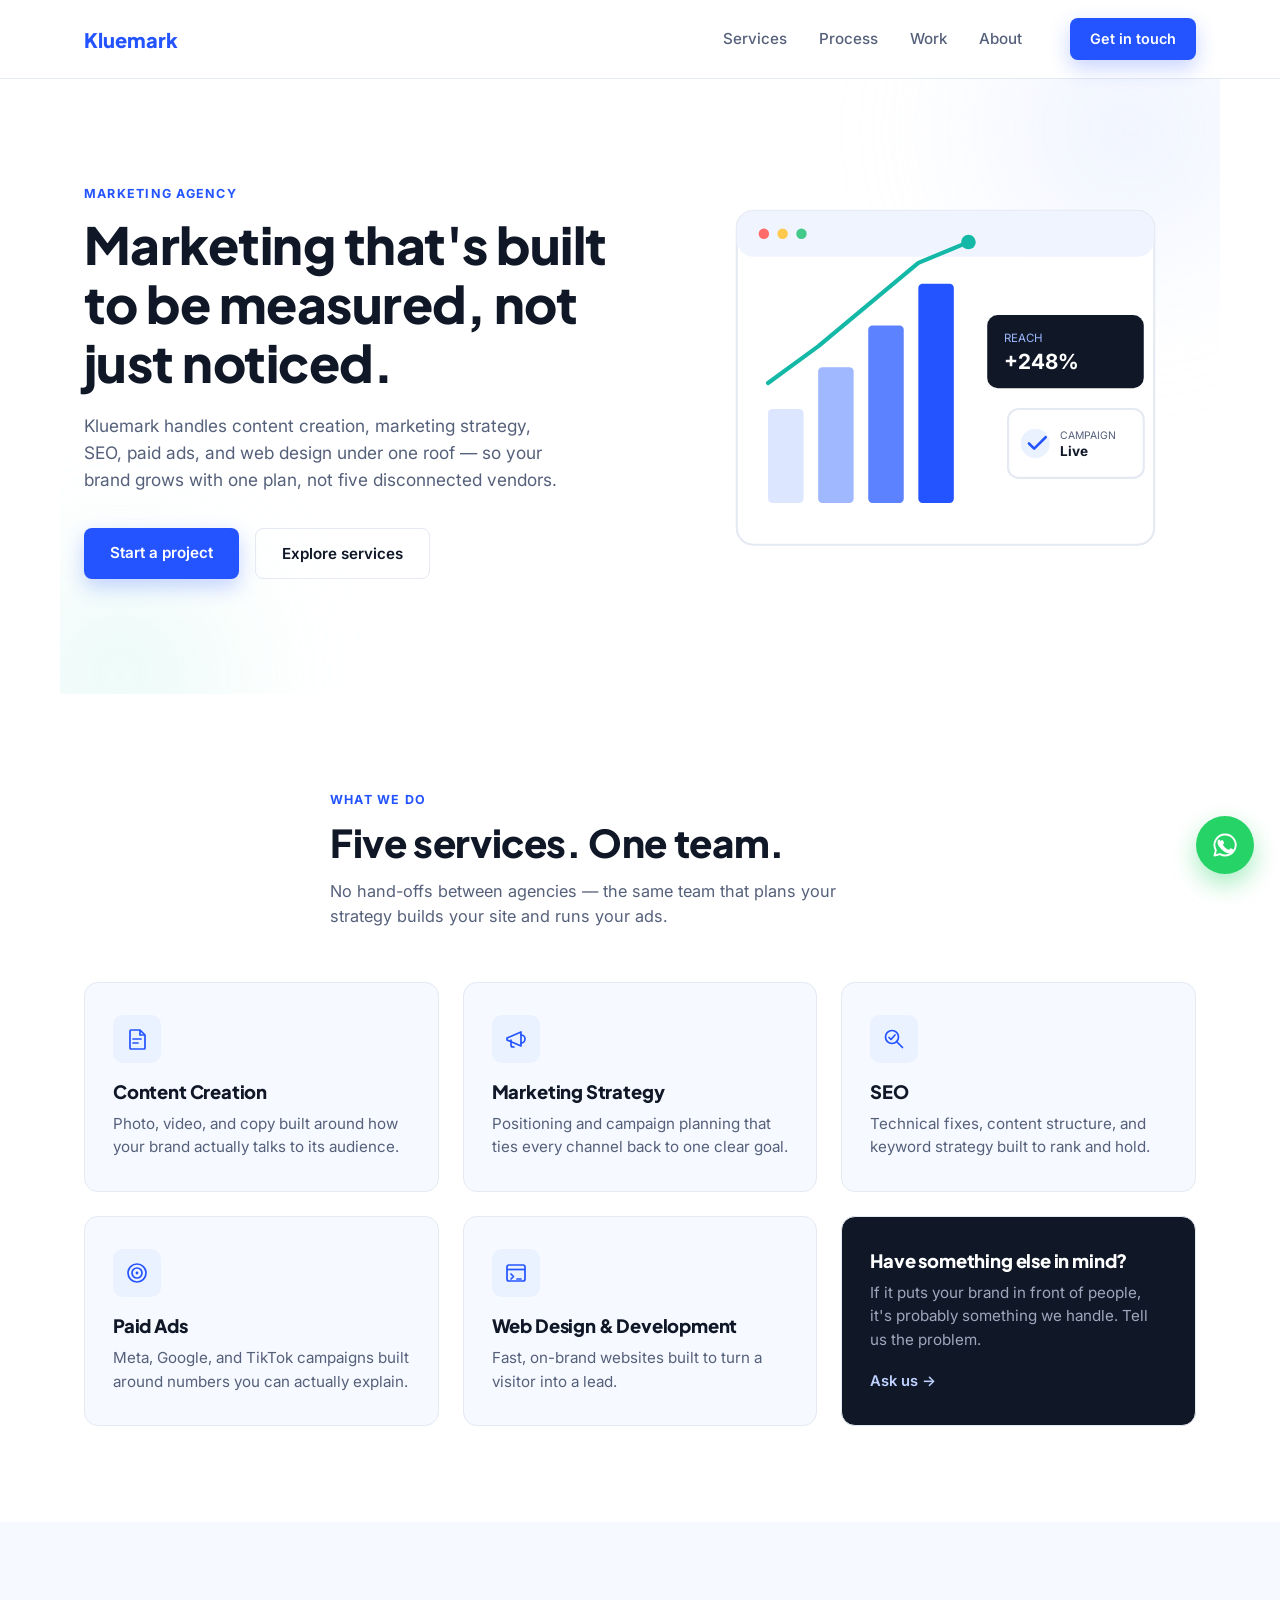
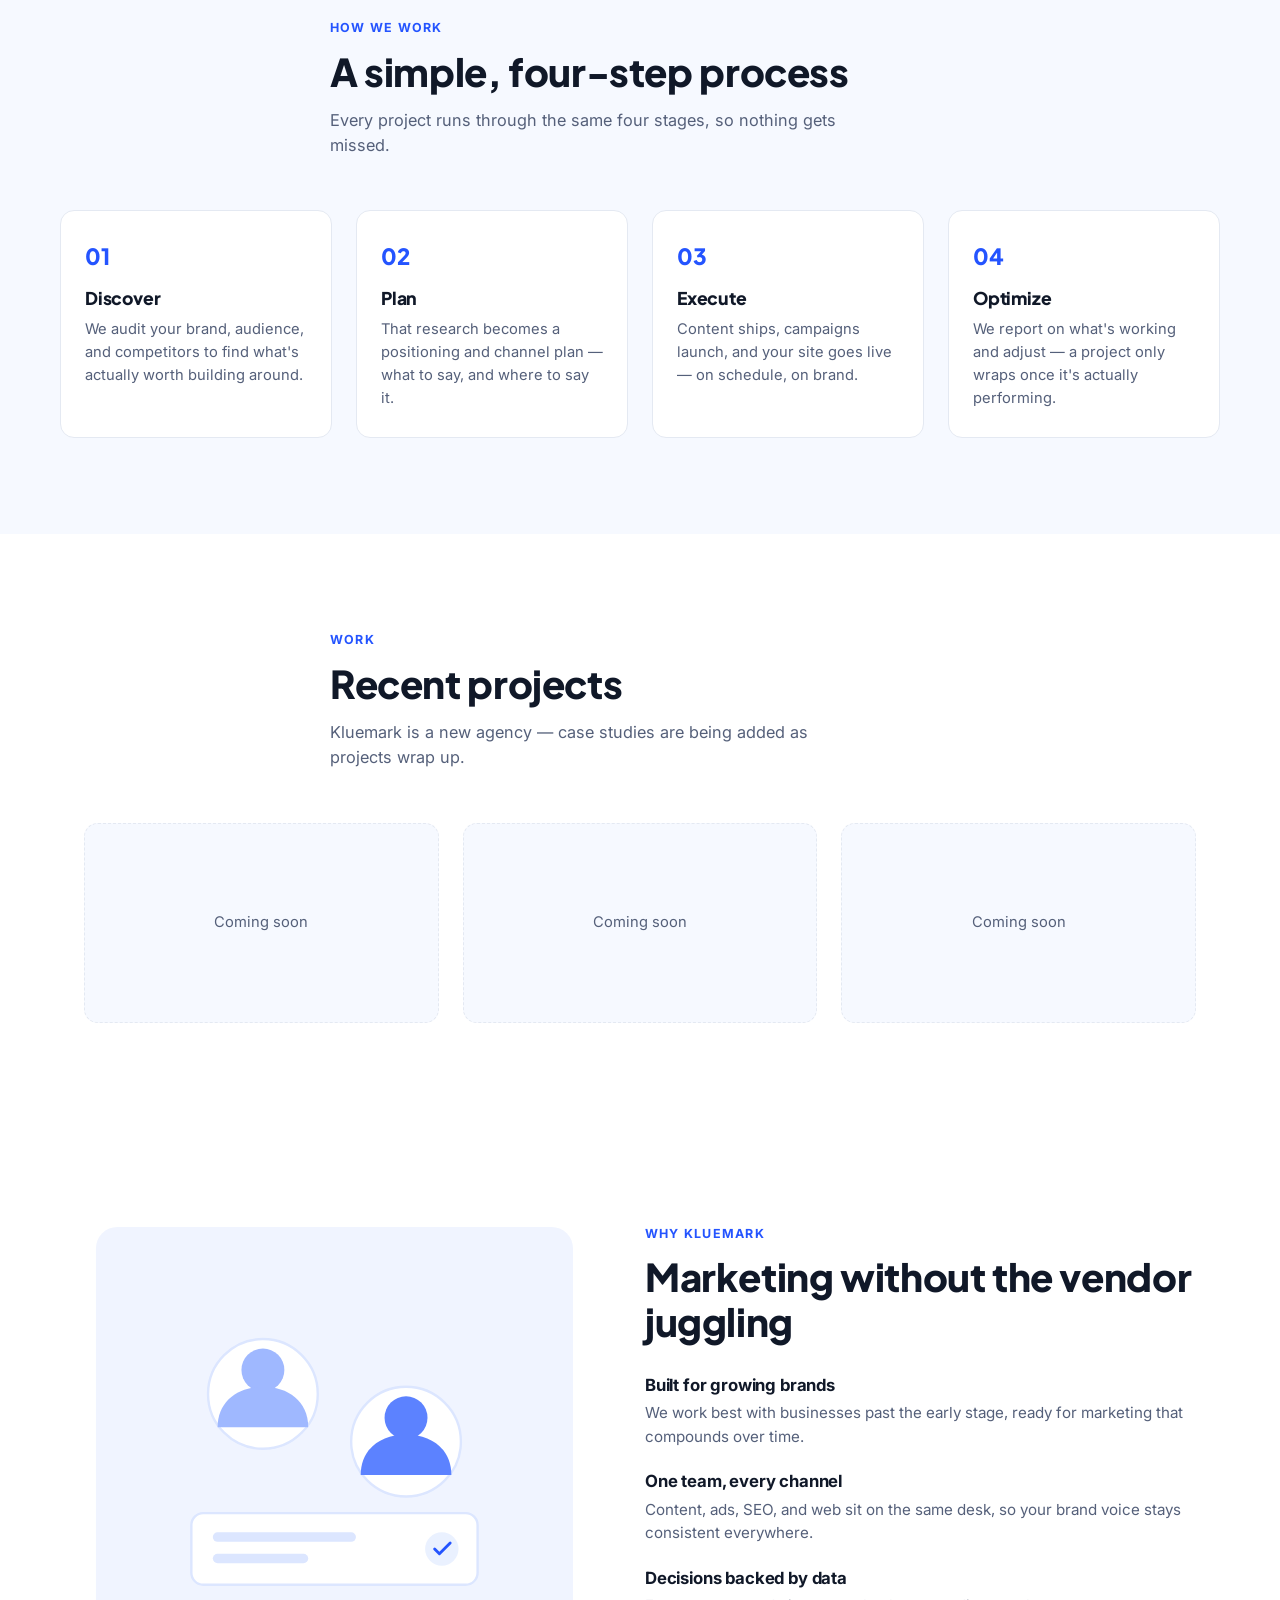
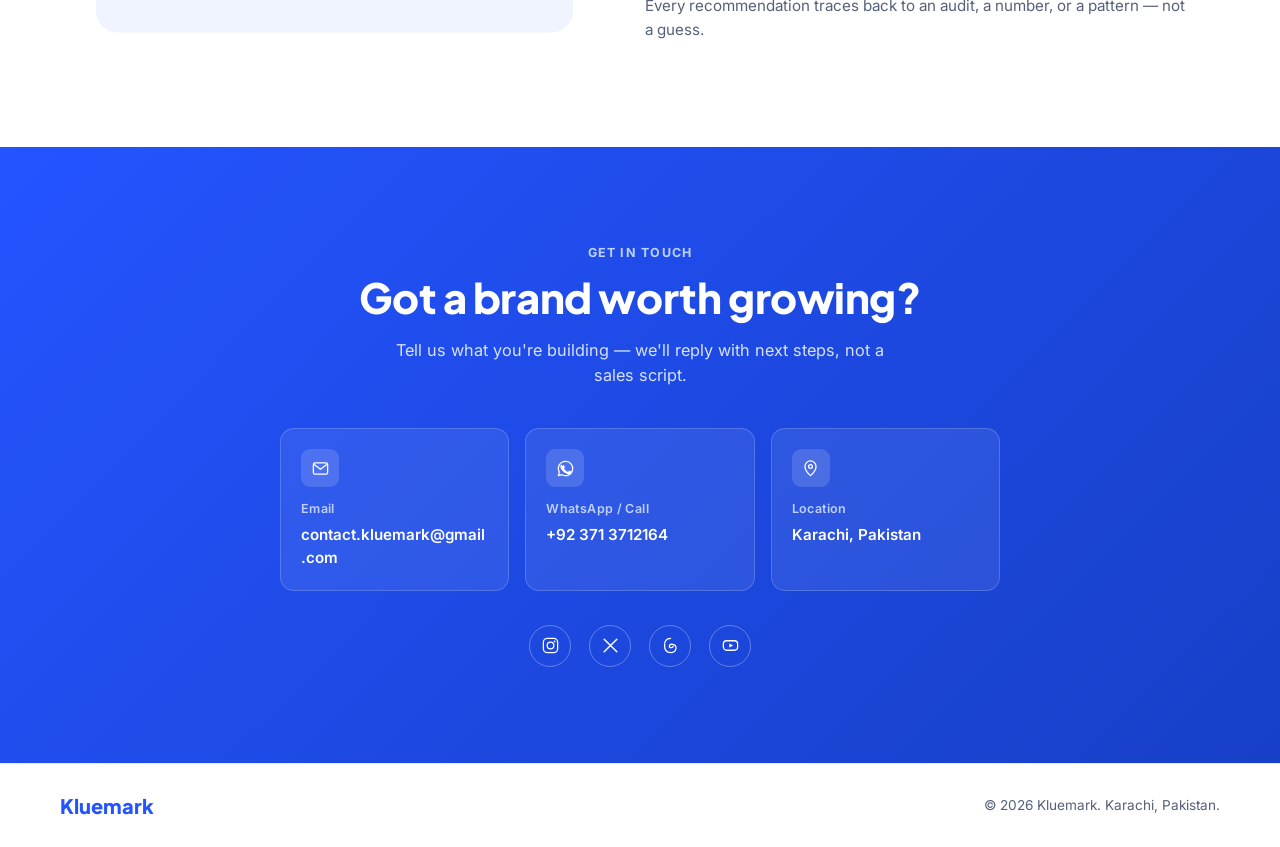
==== commit 9b405a93: "Add files via upload" ====
--- a/index.html
+++ b/index.html
@@ -88,9 +88,8 @@
   font-family:var(--font-display);
   font-weight:800;
   font-size:1.25rem;
-  color:var(--text);
-}
-.logo-accent{color:var(--primary);}
+  color:var(--primary);
+}
 .nav-links{display:flex;align-items:center;gap:32px;font-size:.95rem;font-weight:500;margin-left:auto;margin-right:24px;}
 .nav-links a{color:var(--text-muted);transition:color .2s;}
 .nav-links a:hover{color:var(--text);}
@@ -105,8 +104,25 @@
 .nav-mobile.open{display:flex;}
 
 /* ===== Hero ===== */
-.hero{max-width:var(--container);margin:0 auto;padding:90px 24px 100px;}
-.hero-grid{display:grid;grid-template-columns:1.1fr 1fr;gap:60px;align-items:center;}
+.hero{max-width:var(--container);margin:0 auto;padding:90px 24px 100px;position:relative;overflow:hidden;}
+.hero-blob{
+  position:absolute;
+  border-radius:50%;
+  filter:blur(60px);
+  z-index:0;
+  opacity:.55;
+}
+.blob-1{
+  width:420px;height:420px;
+  background:radial-gradient(circle, #DCE6FF 0%, rgba(220,230,255,0) 70%);
+  top:-160px;right:-120px;
+}
+.blob-2{
+  width:320px;height:320px;
+  background:radial-gradient(circle, #C9F3EC 0%, rgba(201,243,236,0) 70%);
+  bottom:-140px;left:-100px;
+}
+.hero-grid{position:relative;z-index:1;display:grid;grid-template-columns:1.1fr 1fr;gap:60px;align-items:center;}
 .hero-copy h1{font-size:clamp(2.2rem,4.2vw,3.2rem);margin-bottom:22px;}
 .hero-sub{font-size:1.08rem;max-width:480px;margin-bottom:34px;}
 .hero-actions{display:flex;gap:16px;flex-wrap:wrap;}
@@ -185,11 +201,64 @@
 
 /* ===== Contact ===== */
 .contact{background:linear-gradient(135deg,var(--primary),#173FC7);text-align:center;}
-.contact-inner{max-width:600px;margin:0 auto;}
+.contact-inner{max-width:720px;margin:0 auto;}
 .contact-inner h2{color:#fff;font-size:clamp(1.9rem,3.6vw,2.6rem);margin-bottom:16px;}
-.social-row{margin-top:28px;display:flex;gap:24px;justify-content:center;font-size:.88rem;}
-.social-row a{color:#D7E1FF;border-bottom:1px solid rgba(255,255,255,.3);padding-bottom:2px;}
-.social-row a:hover{color:#fff;border-color:#fff;}
+
+.contact-cards{
+  display:grid;grid-template-columns:repeat(3,1fr);gap:16px;
+  margin-top:40px;text-align:left;
+}
+.contact-card{
+  background:rgba(255,255,255,.08);
+  border:1px solid rgba(255,255,255,.18);
+  border-radius:14px;
+  padding:20px;
+  display:flex;flex-direction:column;gap:4px;
+  transition:transform .2s ease, background .2s ease;
+}
+.contact-card:hover{transform:translateY(-3px);background:rgba(255,255,255,.14);}
+.contact-card-static:hover{transform:none;background:rgba(255,255,255,.08);}
+.contact-icon{
+  width:38px;height:38px;
+  background:rgba(255,255,255,.14);
+  border-radius:9px;
+  display:flex;align-items:center;justify-content:center;
+  margin-bottom:8px;
+}
+.contact-icon svg{width:19px;height:19px;}
+.contact-label{font-size:.78rem;color:#BFD1FF;font-weight:600;letter-spacing:.03em;}
+.contact-value{font-size:.95rem;color:#fff;font-weight:600;word-break:break-word;}
+
+.social-row{margin-top:34px;display:flex;gap:18px;justify-content:center;}
+.social-row a{
+  width:42px;height:42px;
+  border-radius:50%;
+  border:1px solid rgba(255,255,255,.3);
+  display:flex;align-items:center;justify-content:center;
+  transition:background .2s ease, transform .2s ease;
+}
+.social-row a svg{width:19px;height:19px;}
+.social-row a:hover{background:rgba(255,255,255,.15);transform:translateY(-3px);}
+
+/* ===== WhatsApp floating button ===== */
+.whatsapp-float{
+  position:fixed;
+  bottom:26px;right:26px;
+  width:58px;height:58px;
+  background:#25D366;
+  border-radius:50%;
+  display:flex;align-items:center;justify-content:center;
+  box-shadow:0 10px 24px rgba(37,211,102,.4);
+  z-index:200;
+  animation:pulse-wa 2.6s infinite;
+}
+.whatsapp-float svg{width:28px;height:28px;}
+.whatsapp-float:hover{transform:scale(1.06);}
+@keyframes pulse-wa{
+  0%{box-shadow:0 10px 24px rgba(37,211,102,.4),0 0 0 0 rgba(37,211,102,.5);}
+  70%{box-shadow:0 10px 24px rgba(37,211,102,.4),0 0 0 14px rgba(37,211,102,0);}
+  100%{box-shadow:0 10px 24px rgba(37,211,102,.4),0 0 0 0 rgba(37,211,102,0);}
+}
 
 /* ===== Footer ===== */
 .footer{border-top:1px solid var(--border);padding:26px 24px;}
@@ -198,7 +267,7 @@
   display:flex;justify-content:space-between;align-items:center;
   font-size:.85rem;color:var(--text-muted);
 }
-.footer-inner .logo-accent{color:var(--primary);}
+
 
 /* ===== Reveal ===== */
 .reveal{opacity:0;transform:translateY(16px);transition:opacity .5s ease, transform .5s ease;}
@@ -216,7 +285,9 @@
   section{padding:64px 20px;}
   .hero{padding:56px 20px 70px;}
   .service-grid,.process-grid,.work-grid{grid-template-columns:1fr;}
+  .contact-cards{grid-template-columns:1fr;}
   .footer-inner{flex-direction:column;gap:8px;text-align:center;}
+  .whatsapp-float{width:52px;height:52px;bottom:18px;right:18px;}
 }
 
 @media (prefers-reduced-motion: reduce){
@@ -229,7 +300,7 @@
 
 <header class="nav" id="nav">
   <div class="nav-inner">
-    <a href="#top" class="logo">Klue<span class="logo-accent">mark</span></a>
+    <a href="#top" class="logo">Kluemark</a>
     <nav class="nav-links">
       <a href="#services">Services</a>
       <a href="#process">Process</a>
@@ -254,6 +325,8 @@
 
   <!-- HERO -->
   <section class="hero">
+    <div class="hero-blob blob-1" aria-hidden="true"></div>
+    <div class="hero-blob blob-2" aria-hidden="true"></div>
     <div class="hero-grid">
       <div class="hero-copy">
         <p class="eyebrow">MARKETING AGENCY</p>
@@ -451,11 +524,46 @@
       <p class="eyebrow eyebrow-light">GET IN TOUCH</p>
       <h2>Got a brand worth growing?</h2>
       <p class="section-sub light">Tell us what you're building — we'll reply with next steps, not a sales script.</p>
-      <a href="mailto:contact.kluemark@gmail.com" class="btn btn-white">contact.kluemark@gmail.com</a>
+
+      <div class="contact-cards">
+        <a href="mailto:contact.kluemark@gmail.com" class="contact-card">
+          <div class="contact-icon">
+            <svg viewBox="0 0 24 24" fill="none"><rect x="3" y="5" width="18" height="14" rx="2" stroke="#fff" stroke-width="1.6"/><path d="M4 7l8 6 8-6" stroke="#fff" stroke-width="1.6" stroke-linecap="round" stroke-linejoin="round"/></svg>
+          </div>
+          <span class="contact-label">Email</span>
+          <span class="contact-value">contact.kluemark@gmail.com</span>
+        </a>
+
+        <a href="https://wa.me/923713712164" target="_blank" rel="noopener" class="contact-card">
+          <div class="contact-icon">
+            <svg viewBox="0 0 24 24" fill="none"><path d="M12 3a9 9 0 00-7.8 13.5L3 21l4.7-1.2A9 9 0 1012 3z" stroke="#fff" stroke-width="1.6" stroke-linejoin="round"/><path d="M8.5 8.7c.2-.7.6-.7.9-.7h.5c.2 0 .4 0 .6.5.2.5.6 1.5.6 1.6.1.1.1.3 0 .4-.1.2-.1.3-.3.5-.1.2-.3.3-.4.5-.1.1-.3.3-.1.6.2.3.9 1.4 1.9 2.3 1.3 1.2 2.4 1.5 2.7 1.7.3.1.5.1.6-.1.2-.2.7-.8.9-1.1.2-.3.4-.2.6-.1.2.1 1.5.7 1.8.8.3.1.5.2.5.3.1.2.1.9-.2 1.7-.3.8-1.7 1.5-2.3 1.6-.6.1-1.3.1-2.1-.1-.5-.1-1.1-.3-1.9-.7-3.4-1.5-5.6-4.9-5.8-5.1-.2-.2-1.4-1.8-1.4-3.5 0-1.6 .9-2.4 1.2-2.7z" fill="#fff"/></svg>
+          </div>
+          <span class="contact-label">WhatsApp / Call</span>
+          <span class="contact-value">+92 371 3712164</span>
+        </a>
+
+        <div class="contact-card contact-card-static">
+          <div class="contact-icon">
+            <svg viewBox="0 0 24 24" fill="none"><path d="M12 21s-7-6.1-7-11.5A7 7 0 0119 9.5C19 14.9 12 21 12 21z" stroke="#fff" stroke-width="1.6" stroke-linejoin="round"/><circle cx="12" cy="9.5" r="2.4" stroke="#fff" stroke-width="1.6"/></svg>
+          </div>
+          <span class="contact-label">Location</span>
+          <span class="contact-value">Karachi, Pakistan</span>
+        </div>
+      </div>
+
       <div class="social-row">
-        <a href="#">Instagram</a>
-        <a href="#">LinkedIn</a>
-        <a href="#">TikTok</a>
+        <a href="https://www.instagram.com/kluemark/" target="_blank" rel="noopener" aria-label="Instagram">
+          <svg viewBox="0 0 24 24" fill="none"><rect x="3" y="3" width="18" height="18" rx="5" stroke="#fff" stroke-width="1.6"/><circle cx="12" cy="12" r="4.2" stroke="#fff" stroke-width="1.6"/><circle cx="17.2" cy="6.8" r="1.1" fill="#fff"/></svg>
+        </a>
+        <a href="https://x.com/kluemark_" target="_blank" rel="noopener" aria-label="X">
+          <svg viewBox="0 0 24 24" fill="none"><path d="M4 4l16 16M20 4L4 20" stroke="#fff" stroke-width="1.8" stroke-linecap="round"/></svg>
+        </a>
+        <a href="https://www.threads.com/@kluemark" target="_blank" rel="noopener" aria-label="Threads">
+          <svg viewBox="0 0 24 24" fill="none"><path d="M12 3c-5 0-7.5 3-7.5 9s2.5 9 7.5 9c4 0 6.5-2 6.9-5.2.4-3-1-5-4-5.3-2.6-.3-4.2.7-4.4 2.2-.2 1.3.8 2 2.1 2.1 1.6.1 2.7-.7 2.9-2" stroke="#fff" stroke-width="1.6" stroke-linecap="round" stroke-linejoin="round"/></svg>
+        </a>
+        <a href="https://www.youtube.com/channel/UCoXvAqkg5BIEnEg9BNzLjgQ" target="_blank" rel="noopener" aria-label="YouTube">
+          <svg viewBox="0 0 24 24" fill="none"><rect x="3" y="6" width="18" height="12" rx="4" stroke="#fff" stroke-width="1.6"/><path d="M10.5 9.5l5 2.5-5 2.5v-5z" fill="#fff"/></svg>
+        </a>
       </div>
     </div>
   </section>
@@ -464,10 +572,14 @@
 
 <footer class="footer">
   <div class="footer-inner">
-    <span>Klue<span class="logo-accent">mark</span></span>
-    <span class="footer-copy">© 2026 Kluemark. All rights reserved.</span>
+    <span class="logo">Kluemark</span>
+    <span class="footer-copy">© 2026 Kluemark. Karachi, Pakistan.</span>
   </div>
 </footer>
+
+<a href="https://wa.me/923713712164" target="_blank" rel="noopener" class="whatsapp-float" aria-label="Chat on WhatsApp">
+  <svg viewBox="0 0 24 24" fill="none"><path d="M12 3a9 9 0 00-7.8 13.5L3 21l4.7-1.2A9 9 0 1012 3z" stroke="#fff" stroke-width="1.6" stroke-linejoin="round"/><path d="M8.5 8.7c.2-.7.6-.7.9-.7h.5c.2 0 .4 0 .6.5.2.5.6 1.5.6 1.6.1.1.1.3 0 .4-.1.2-.1.3-.3.5-.1.2-.3.3-.4.5-.1.1-.3.3-.1.6.2.3.9 1.4 1.9 2.3 1.3 1.2 2.4 1.5 2.7 1.7.3.1.5.1.6-.1.2-.2.7-.8.9-1.1.2-.3.4-.2.6-.1.2.1 1.5.7 1.8.8.3.1.5.2.5.3.1.2.1.9-.2 1.7-.3.8-1.7 1.5-2.3 1.6-.6.1-1.3.1-2.1-.1-.5-.1-1.1-.3-1.9-.7-3.4-1.5-5.6-4.9-5.8-5.1-.2-.2-1.4-1.8-1.4-3.5 0-1.6 .9-2.4 1.2-2.7z" fill="#fff"/></svg>
+</a>
 
 <script>
 // Mobile nav toggle
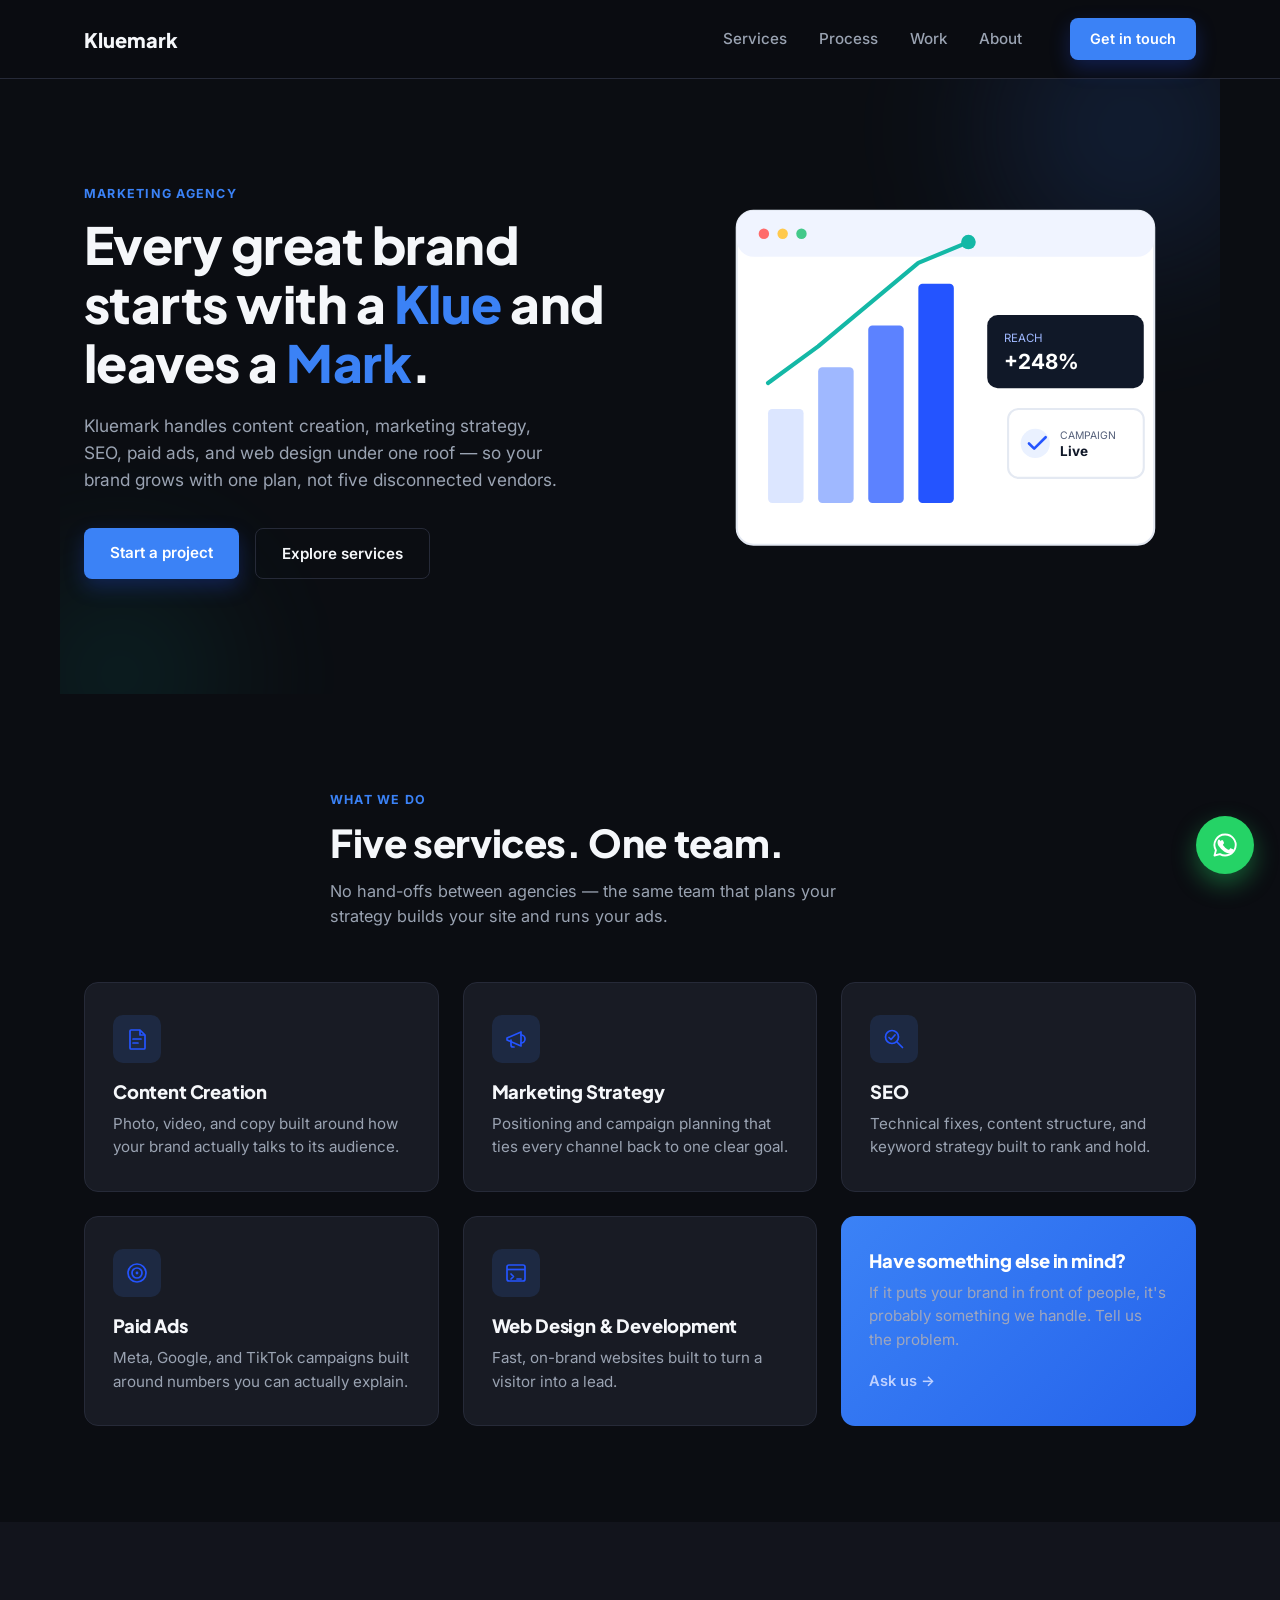
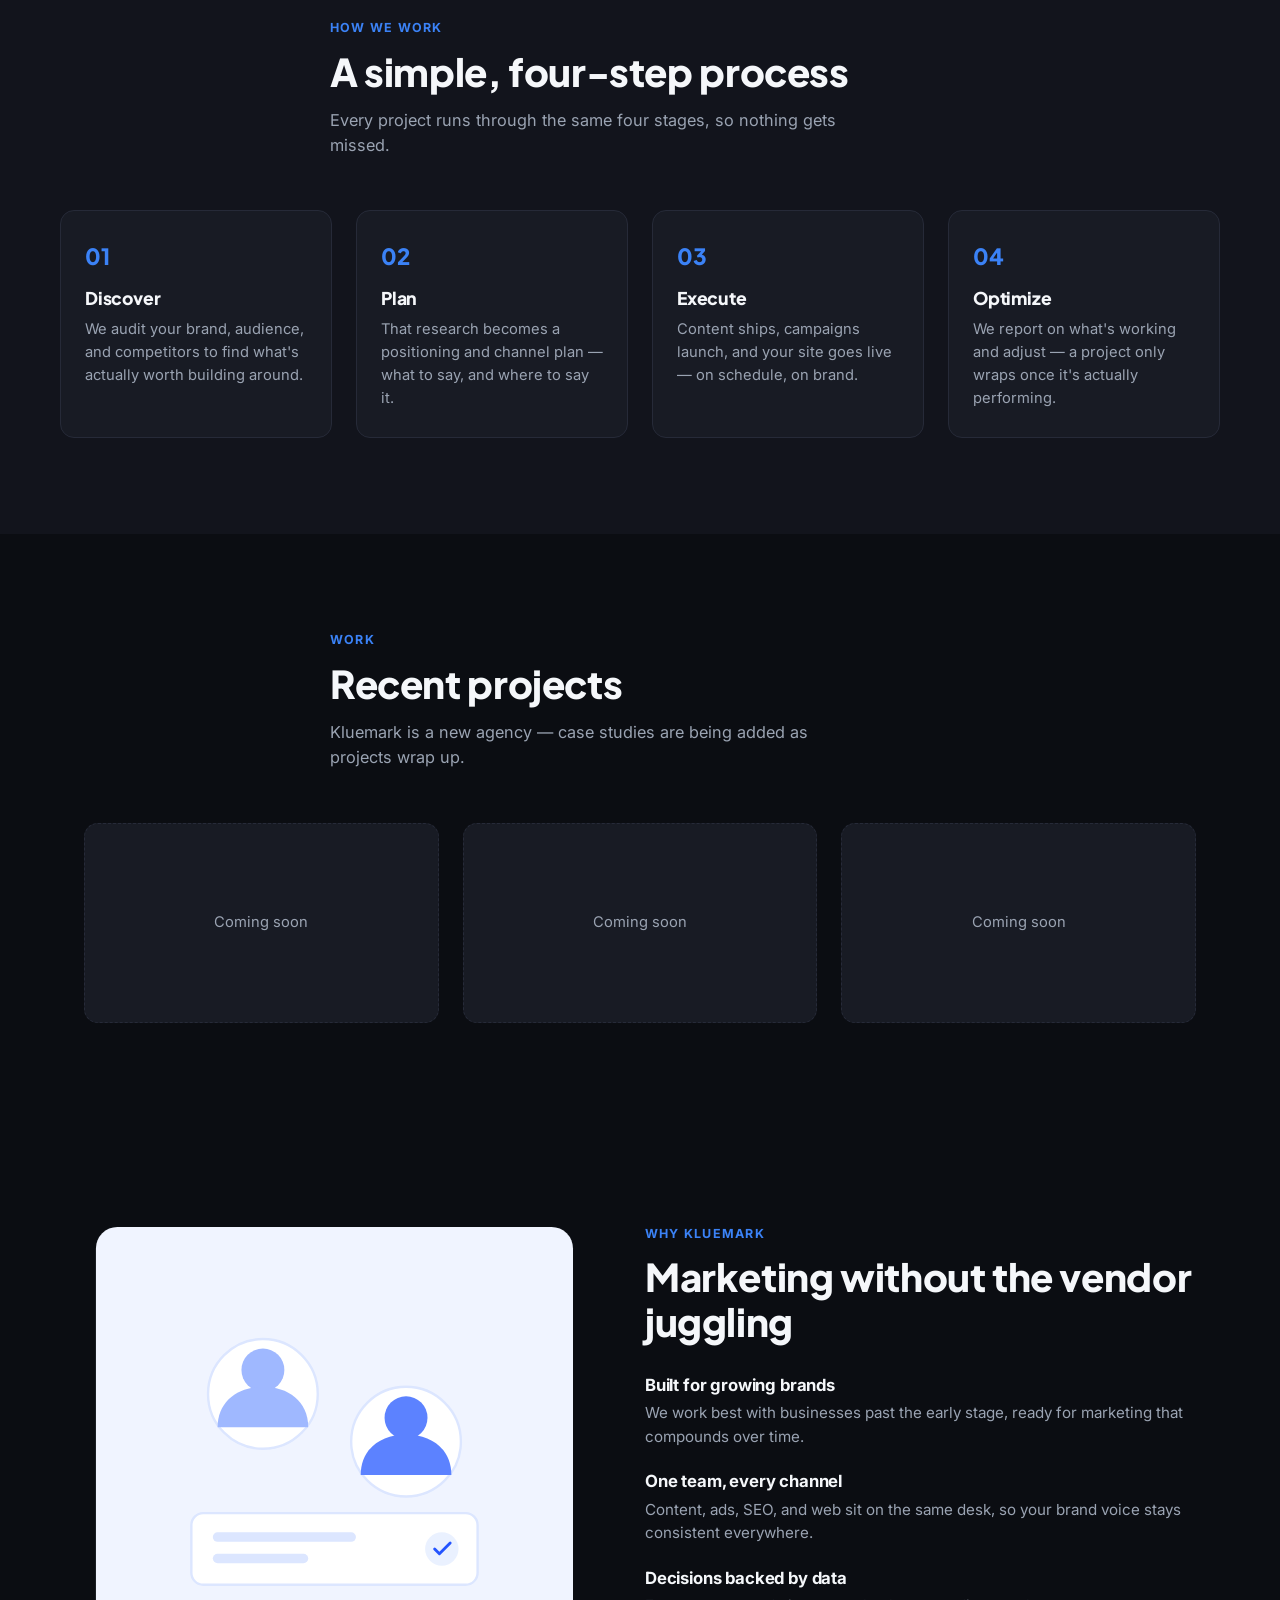
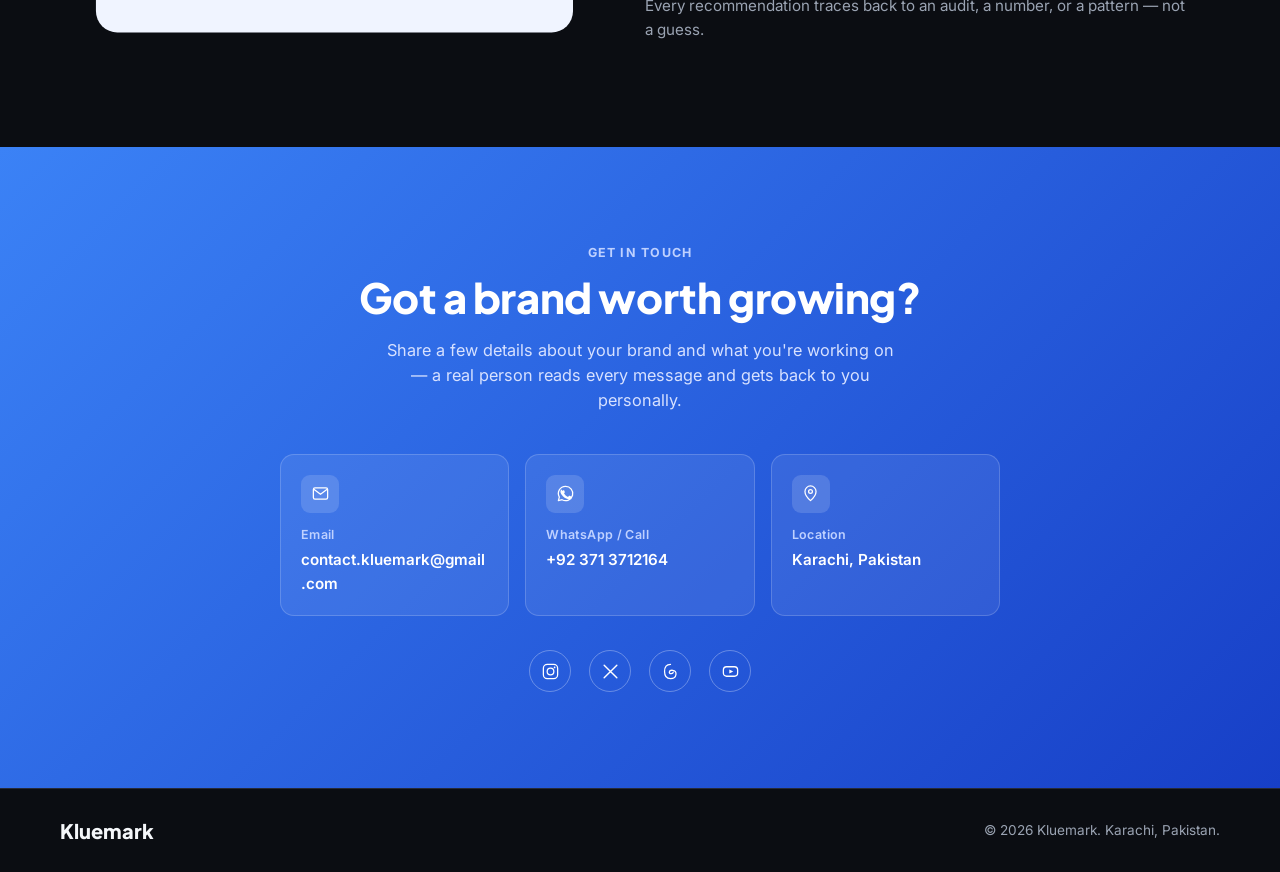
==== commit cc4ee9c0: "Add files via upload" ====
--- a/index.html
+++ b/index.html
@@ -10,13 +10,14 @@
 <link href="https://fonts.googleapis.com/css2?family=Plus+Jakarta+Sans:wght@500;600;700;800&family=Inter:wght@400;500;600;700&display=swap" rel="stylesheet">
 <style>
 :root{
-  --bg:#FFFFFF;
-  --bg-soft:#F6F9FF;
-  --primary:#2454FF;
-  --primary-dark:#173FC7;
-  --text:#101828;
-  --text-muted:#55607A;
-  --border:#E4E9F2;
+  --bg:#0B0D12;
+  --bg-soft:#12141C;
+  --bg-elevated:#181B24;
+  --primary:#3B82F6;
+  --primary-dark:#2563EB;
+  --text:#F5F7FA;
+  --text-muted:#9AA3B2;
+  --border:#262A38;
   --accent:#14B8A6;
 
   --font-display:'Plus Jakarta Sans', 'Inter', sans-serif;
@@ -73,7 +74,7 @@
 /* ===== Nav ===== */
 .nav{
   position:sticky;top:0;z-index:100;
-  background:rgba(255,255,255,.9);
+  background:rgba(11,13,18,.85);
   backdrop-filter:blur(8px);
   border-bottom:1px solid var(--border);
 }
@@ -88,7 +89,7 @@
   font-family:var(--font-display);
   font-weight:800;
   font-size:1.25rem;
-  color:var(--primary);
+  color:var(--text);
 }
 .nav-links{display:flex;align-items:center;gap:32px;font-size:.95rem;font-weight:500;margin-left:auto;margin-right:24px;}
 .nav-links a{color:var(--text-muted);transition:color .2s;}
@@ -114,16 +115,17 @@
 }
 .blob-1{
   width:420px;height:420px;
-  background:radial-gradient(circle, #DCE6FF 0%, rgba(220,230,255,0) 70%);
+  background:radial-gradient(circle, rgba(59,130,246,.35) 0%, rgba(59,130,246,0) 70%);
   top:-160px;right:-120px;
 }
 .blob-2{
   width:320px;height:320px;
-  background:radial-gradient(circle, #C9F3EC 0%, rgba(201,243,236,0) 70%);
+  background:radial-gradient(circle, rgba(20,184,166,.28) 0%, rgba(20,184,166,0) 70%);
   bottom:-140px;left:-100px;
 }
 .hero-grid{position:relative;z-index:1;display:grid;grid-template-columns:1.1fr 1fr;gap:60px;align-items:center;}
 .hero-copy h1{font-size:clamp(2.2rem,4.2vw,3.2rem);margin-bottom:22px;}
+.hero-copy h1 .hl{color:var(--primary);}
 .hero-sub{font-size:1.08rem;max-width:480px;margin-bottom:34px;}
 .hero-actions{display:flex;gap:16px;flex-wrap:wrap;}
 .hero-illustration{width:100%;height:auto;}
@@ -139,16 +141,16 @@
 .services{max-width:var(--container);margin:0 auto;}
 .service-grid{display:grid;grid-template-columns:repeat(3,1fr);gap:24px;}
 .service-card{
-  background:var(--bg-soft);
+  background:var(--bg-elevated);
   border:1px solid var(--border);
   border-radius:14px;
   padding:32px 28px;
   transition:transform .2s ease, box-shadow .2s ease;
 }
-.service-card:hover{transform:translateY(-4px);box-shadow:0 16px 30px rgba(16,24,40,.08);}
+.service-card:hover{transform:translateY(-4px);box-shadow:0 16px 30px rgba(0,0,0,.35);}
 .icon-badge{
   width:48px;height:48px;
-  background:#EAF1FF;
+  background:rgba(59,130,246,.14);
   border-radius:10px;
   display:flex;align-items:center;justify-content:center;
   margin-bottom:18px;
@@ -157,8 +159,9 @@
 .service-card h3{font-size:1.15rem;margin-bottom:10px;}
 .service-card p{font-size:.95rem;}
 .service-card-alt{
-  background:var(--text);
+  background:linear-gradient(135deg,var(--primary),var(--primary-dark));
   display:flex;flex-direction:column;justify-content:center;
+  border:none;
 }
 .service-card-alt h3{color:#fff;margin-bottom:10px;}
 .service-card-alt p{color:#9FA6BD;margin-bottom:18px;}
@@ -171,7 +174,7 @@
   display:grid;grid-template-columns:repeat(4,1fr);gap:24px;
 }
 .process-card{
-  background:#fff;border:1px solid var(--border);border-radius:14px;padding:28px 24px;
+  background:var(--bg-elevated);border:1px solid var(--border);border-radius:14px;padding:28px 24px;
 }
 .process-num{font-family:var(--font-display);font-weight:800;color:var(--primary);font-size:1.4rem;display:block;margin-bottom:14px;}
 .process-card h3{font-size:1.1rem;margin-bottom:10px;}
@@ -181,7 +184,7 @@
 .work{max-width:var(--container);margin:0 auto;}
 .work-grid{display:grid;grid-template-columns:repeat(3,1fr);gap:24px;}
 .work-card{
-  background:var(--bg-soft);
+  background:var(--bg-elevated);
   border:1.5px dashed var(--border);
   border-radius:14px;
   min-height:200px;
@@ -330,7 +333,7 @@
     <div class="hero-grid">
       <div class="hero-copy">
         <p class="eyebrow">MARKETING AGENCY</p>
-        <h1>Marketing that's built to be measured, not just noticed.</h1>
+        <h1>Every great brand starts with a <span class="hl">Klue</span> and leaves a <span class="hl">Mark</span>.</h1>
         <p class="hero-sub">
           Kluemark handles content creation, marketing strategy, SEO, paid ads, and web design
           under one roof — so your brand grows with one plan, not five disconnected vendors.
@@ -523,7 +526,7 @@
     <div class="contact-inner">
       <p class="eyebrow eyebrow-light">GET IN TOUCH</p>
       <h2>Got a brand worth growing?</h2>
-      <p class="section-sub light">Tell us what you're building — we'll reply with next steps, not a sales script.</p>
+      <p class="section-sub light">Share a few details about your brand and what you're working on — a real person reads every message and gets back to you personally.</p>
 
       <div class="contact-cards">
         <a href="mailto:contact.kluemark@gmail.com" class="contact-card">
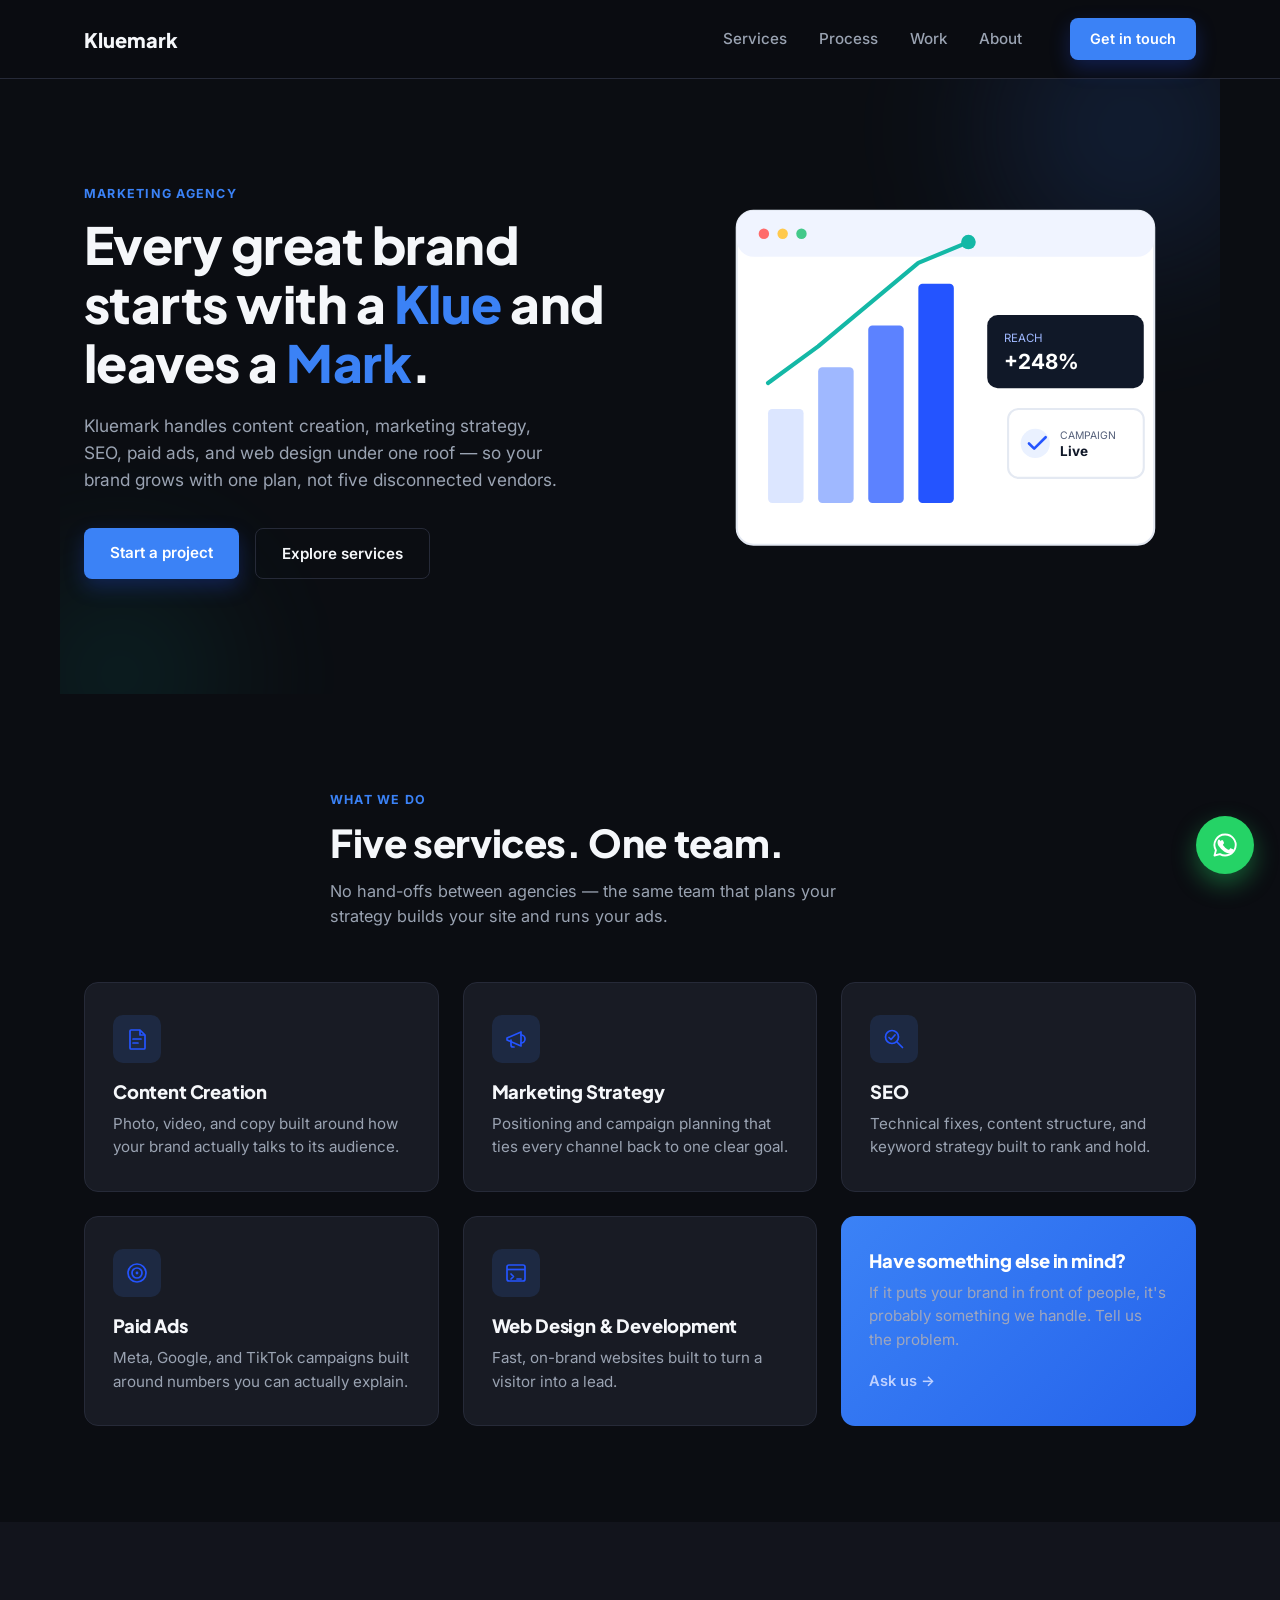
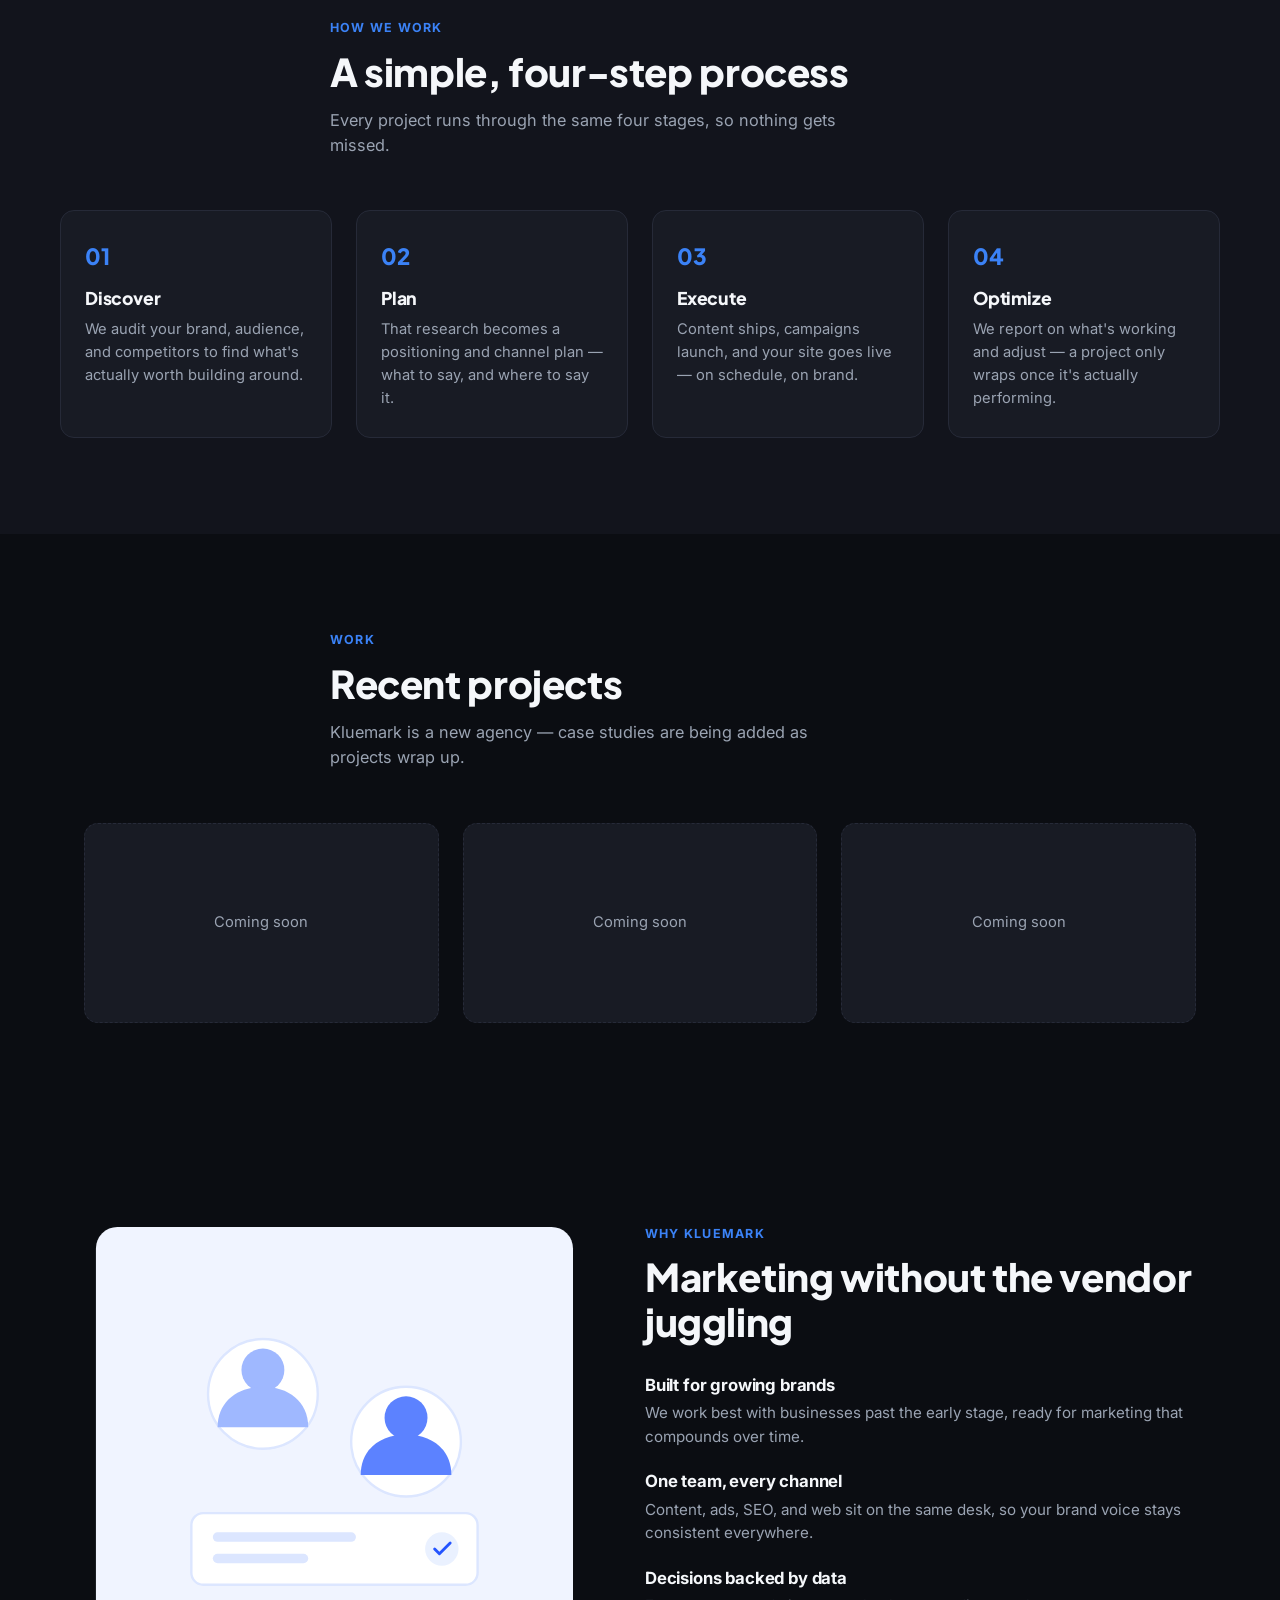
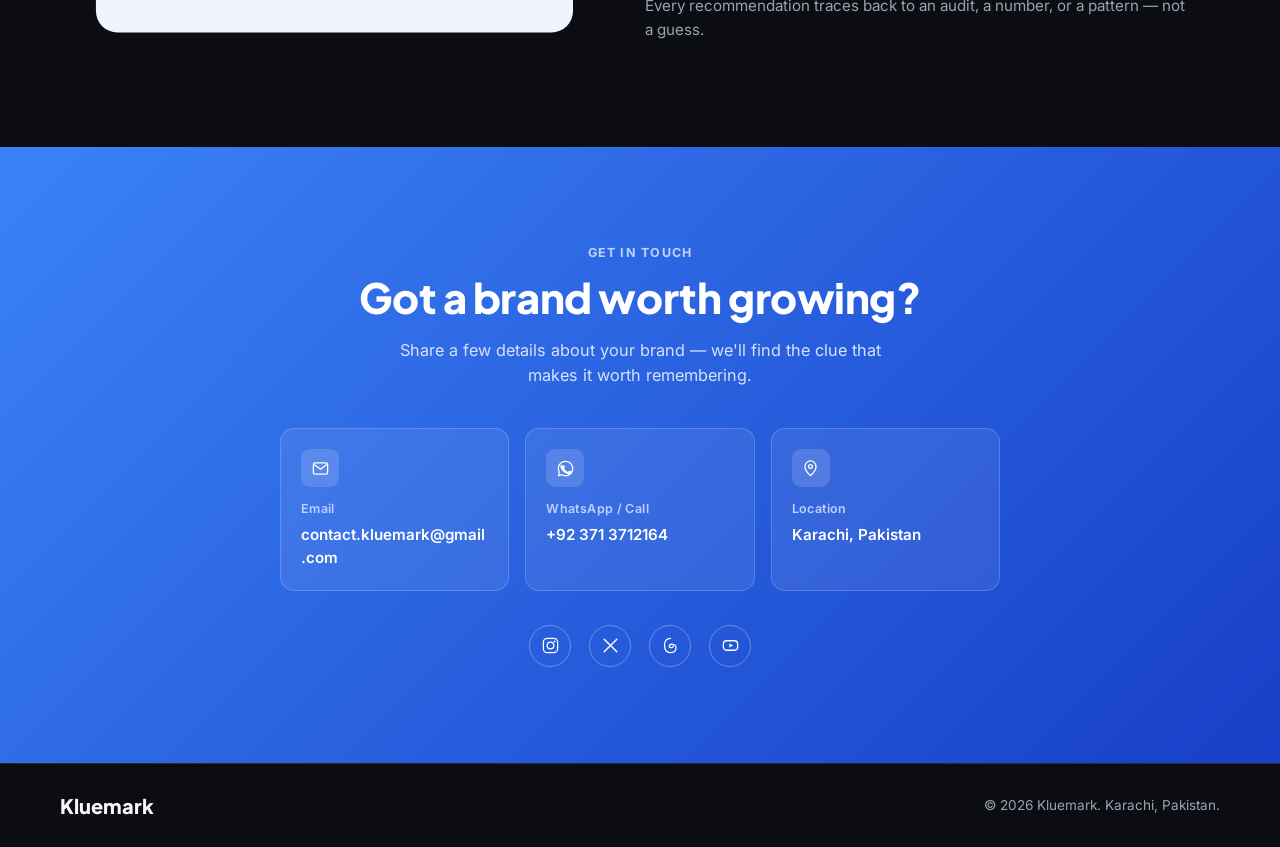
==== commit a11d0862: "Update contact section description in index.html" ====
--- a/index.html
+++ b/index.html
@@ -526,7 +526,7 @@
     <div class="contact-inner">
       <p class="eyebrow eyebrow-light">GET IN TOUCH</p>
       <h2>Got a brand worth growing?</h2>
-      <p class="section-sub light">Share a few details about your brand and what you're working on — a real person reads every message and gets back to you personally.</p>
+      <p class="section-sub light">Share a few details about your brand — we'll find the clue that makes it worth remembering.</p>
 
       <div class="contact-cards">
         <a href="mailto:contact.kluemark@gmail.com" class="contact-card">
